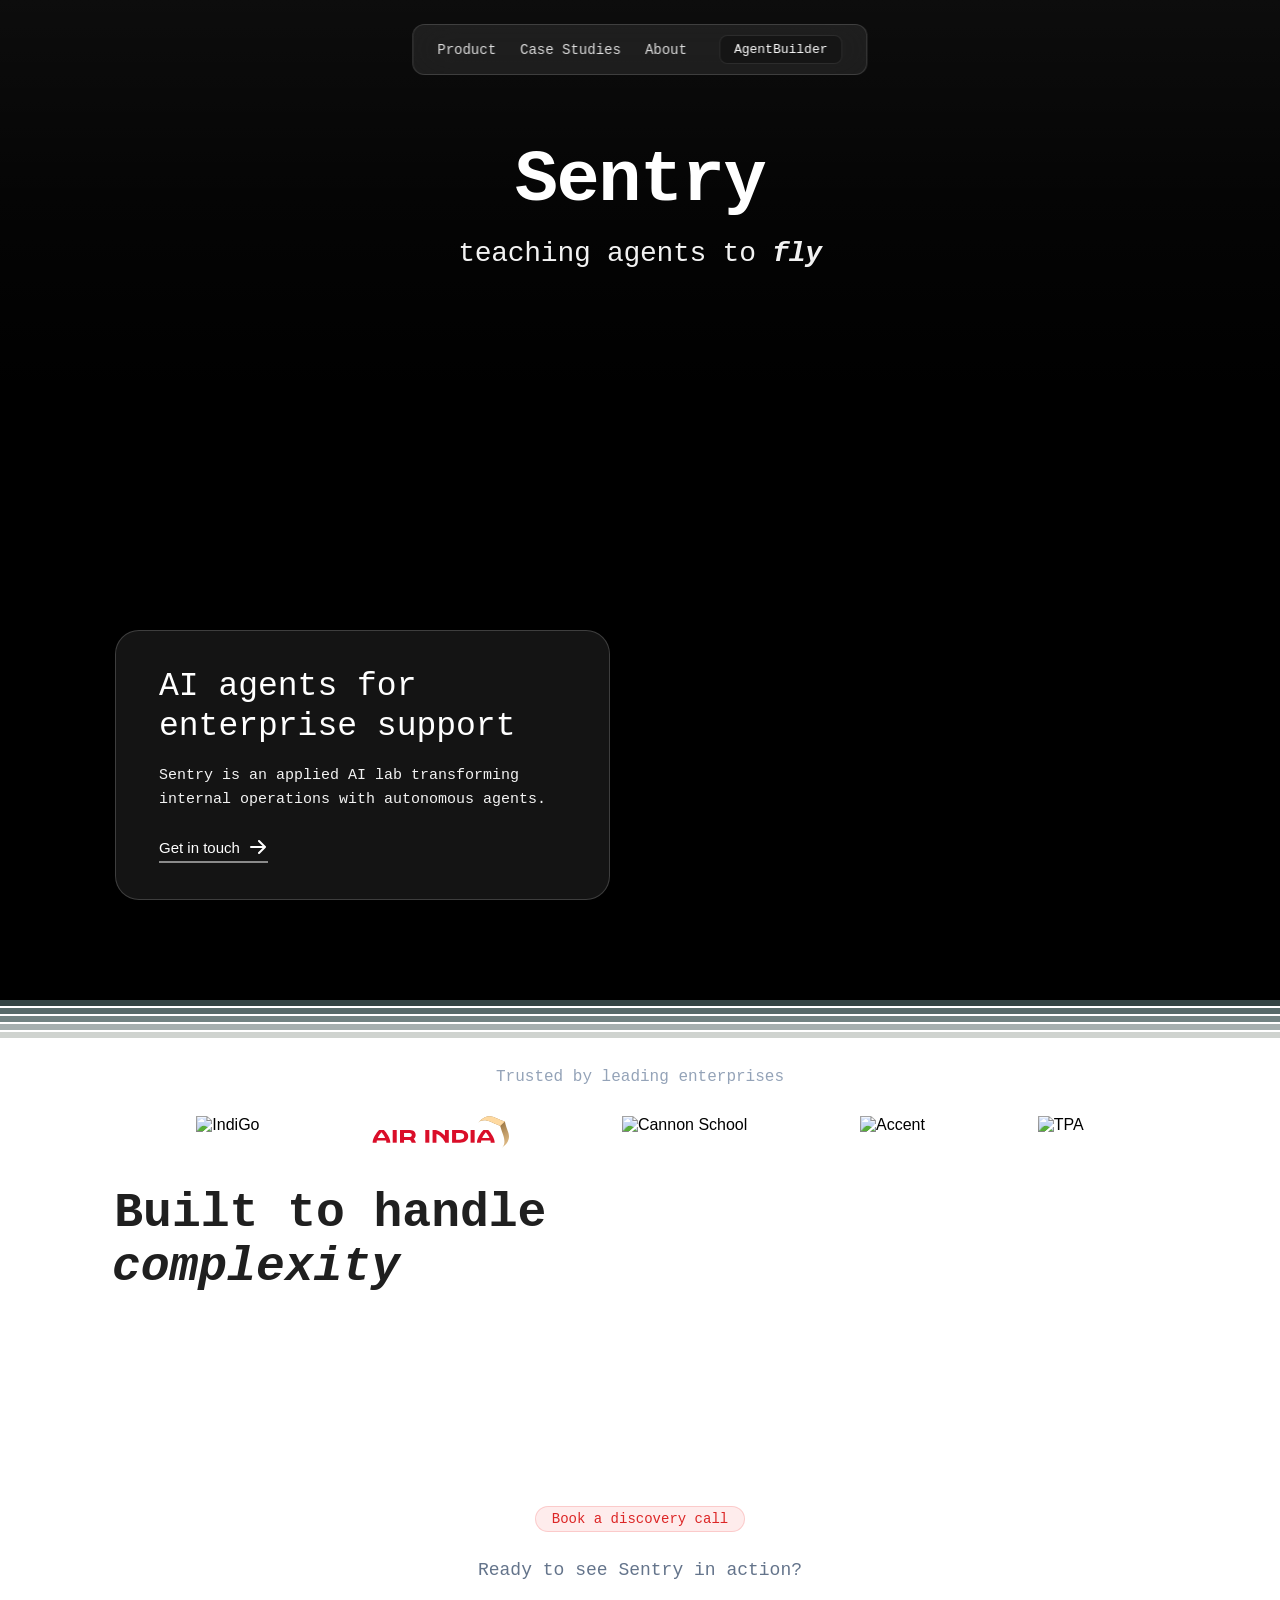
==== index.html @ f4dc2654 "responsive mobile changes" ====
<!DOCTYPE html>
<html lang="en">
<head>
    <meta charset="UTF-8">
    <meta name="viewport" content="width=device-width, initial-scale=1.0">
    <title>Sentry - Enterprise Agents That adapt</title>
    
    <!-- CSS Stylesheets -->
    <link rel="stylesheet" href="styles/global.css">
    <link rel="stylesheet" href="styles/navigation.css">
    <link rel="stylesheet" href="styles/hero.css">
    <link rel="stylesheet" href="styles/content.css">
    <link rel="stylesheet" href="styles/responsive.css">
</head>
<body>

    <!-- Glass Navigation Bar -->
    <nav class="glass-nav">
        <div class="nav-content">
            
            <div class="nav-links">
                <a href="#about" style="font-family: 'Berkeley Mono', monospace;">Product</a>
                <a href="#casestudies" style="font-family: 'Berkeley Mono', monospace;">Case Studies</a>
                <a href="#about" style="font-family: 'Berkeley Mono', monospace;">About</a>
            </div>
            
            <div class="nav-right">
                <a href="#cofounder" class="nav-button" style="font-family: 'Berkeley Mono', monospace;">
                    AgentBuilder
                </a>
    
                </div>
            </div>
        </div>
    </nav>

    <!-- Hero Container with full image -->
    <div class="hero-container">
        <!-- Hero Text -->
        <div class="hero-text">
            <h1>Sentry</h1>
            <p>teaching agents to <span class="italic-bold"> fly</span></p>
        </div>

        <div class="glass-card" id="glassCard">
            <h1 style="font-family: 'Berkeley Mono', monospace; font-size: 33px;">AI agents for enterprise support</h1>
            <p style="font-family: 'Berkeley Mono', monospace; font-size: 15px;">Sentry is an applied AI lab transforming internal operations with autonomous agents.</p>
            <a href="#book-demo" class="glass-card-link">
                Get in touch
                <svg viewBox="0 0 20 20" fill="currentColor">
                    <path fill-rule="evenodd" d="M10.293 3.293a1 1 0 011.414 0l6 6a1 1 0 010 1.414l-6 6a1 1 0 01-1.414-1.414L14.586 11H3a1 1 0 110-2h11.586l-4.293-4.293a1 1 0 010-1.414z" clip-rule="evenodd" />
                </svg>
            </a>
        </div>
    </div>

    <!-- Divider after hero image -->
    <div style="width: 100%; height: 6px; background-color: #344;"></div>
    <div style="width: 100%; height: 2px; background-color: #ffffff;"></div>
    <div style="width: 100%; height: 6px; background-color: #576A6A;"></div>
    <div style="width: 100%; height: 2px; background-color: #ffffff;"></div>
    <div style="width: 100%; height: 6px; background-color: #728383;"></div>
    <div style="width: 100%; height: 2px; background-color: #ffffff;"></div>
    <div style="width: 100%; height: 6px; background-color: #A5AFAF;"></div>
    <div style="width: 100%; height: 2px; background-color: #ffffff;"></div>
    <div style="width: 100%; height: 6px; background-color: #CFD3CF;"></div>

    <!-- Companies Logo Section -->
    <div class="brands-section" style="background: #ffffff; padding-top: 30px; margin: 0;">
        <h3 style="font-size: 16px; text-align: center; color: #94a3b8; padding-bottom: 30px; font-weight: 500; margin: 0; font-family: 'Berkeley Mono-italic', monospace;">
        Trusted by leading enterprises</h3>
        <div class="brands-container" style="width: 100%; max-width: 1000px; margin: 0 auto; user-select: none;">
            <div class="brands-wrapper" style="display: flex; align-items: center; justify-content: space-around; gap: 40px; flex-wrap: wrap; padding: 0 20px;">
                <img class="brand-logo" style="height: 32px; width: auto;" src="https://www.goindigo.in/content/dam/s6web/in/en/assets/logo/IndiGo_logo_2x.png" alt="IndiGo" />
                <img class="brand-logo" style="height: 32px; width: auto;" src="AI_Logo_Red_New.svg" alt="Air India" />
                <img class="brand-logo" style="height: 32px; width: auto;" src="logo-cannon-red.jpg" alt="Cannon School" />
                <img class="brand-logo" style="height: 32px; width: auto;" src="https://cdn.prod.website-files.com/684668352eccd47cd037c637/6846a01b39ead81d4f07111b_brand-logo.svg" alt="Accent" />
                <img class="brand-logo" style="height: 32px; width: auto;" src="https://cdn.prod.website-files.com/680003bc33dde14e0bd199e5/6804d68b35ad71863bcca6c8_tpa-logo.png" alt="TPA" />
            </div>
            <div class="brands-wrapper brands-duplicate" style="display: flex; align-items: center; justify-content: space-around; gap: 40px; flex-wrap: wrap; padding: 0 20px;">
                <img class="brand-logo" style="height: 32px; width: auto;" src="https://www.goindigo.in/content/dam/s6web/in/en/assets/logo/IndiGo_logo_2x.png" alt="IndiGo" />
                <img class="brand-logo" style="height: 32px; width: auto;" src="AI_Logo_Red_New.svg" alt="Air India" />
                <img class="brand-logo" style="height: 32px; width: auto;" src="logo-cannon-red.jpg" alt="Cannon School" />
                <img class="brand-logo" style="height: 32px; width: auto;" src="https://cdn.prod.website-files.com/684668352eccd47cd037c637/6846a01b39ead81d4f07111b_brand-logo.svg" alt="Accent" />
                <img class="brand-logo" style="height: 32px; width: auto;" src="https://cdn.prod.website-files.com/680003bc33dde14e0bd199e5/6804d68b35ad71863bcca6c8_tpa-logo.png" alt="TPA" />
            </div>
        </div>
    </div>
    <div style = " background: #ffffff; padding-top: 3%; padding-bottom: 10%; padding-right: 6%;"    >
        <h2 style="font-family: 'Berkeley Mono', monospace; font-size: 48px; font-weight: 800; color: #1f1f1f; margin-bottom: 0px; margin-left: 9.5%;"> Built to handle</h2>
        <h2 style="font-family: 'Berkeley Mono', monospace; font-size: 48px; font-weight: 800; color: #1f1f1f; margin-bottom: 24px; margin-left: 9.3%; font-style: italic;"> complexity</h2>
    </div>

    <!-- Book a Demo Section -->
    <section id="book-demo" style="width: 100%; background: #ffffff; padding: 60px 20px; display: flex; flex-direction: column; align-items: center;">
        <div style="text-align: center; background: rgba(239, 68, 68, 0.1); border: 1px solid rgba(239, 68, 68, 0.2); border-radius: 9999px; padding: 4px 16px; font-size: 14px; font-weight: 500; color: rgb(220, 38, 38); margin-bottom: 24px; font-family: 'Berkeley Mono', monospace;">
            Book a discovery call
        </div>
        <p style="font-family: 'Berkeley Mono', monospace; font-size: 18px; color: #64748b; text-align: center; max-width: 700px; margin-bottom: 0; line-height: 1.6;">
            Ready to see Sentry in action?
        </p>
        <div style="width: 100%; max-width: 1000px; margin-top: -90px;">
            <div 
                id="cal-booking-container"
                style="width: 100%; min-height: 800px;"
            ></div>
        </div>
    </section>

    <!-- Cal.com Embed Script -->
    <script>
        (function (C, A, L) { 
            let p = function (a, ar) { 
                a.q.push(ar); 
            }; 
            let d = C.document; 
            C.Cal = C.Cal || function () { 
                let cal = C.Cal; 
                let ar = arguments; 
                if (!cal.loaded) { 
                    cal.ns = {}; 
                    cal.q = cal.q || []; 
                    d.head.appendChild(d.createElement("script")).src = A; 
                    cal.loaded = true; 
                } 
                if (ar[0] === L) { 
                    const api = function () { 
                        p(api, arguments); 
                    }; 
                    const namespace = ar[1]; 
                    api.q = api.q || []; 
                    if (typeof namespace === "string") { 
                        cal.ns[namespace] = cal.ns[namespace] || api; 
                        p(cal.ns[namespace], ar); 
                        return; 
                    } 
                    p(cal, ar); 
                    return; 
                } 
                p(cal, ar); 
            }; 
        })(window, "https://app.cal.com/embed/embed.js", "init");

        Cal("init", "atlasagents", {origin:"https://cal.com"});

        // Detect mobile device
        const isMobile = window.innerWidth <= 768;

        Cal("inline", {
            elementOrSelector:"#cal-booking-container",
            calLink: "sentryorg/15min",
            layout: isMobile ? "column_view" : "month_view",
            config: {
                "theme": "light"
            }
        });

        Cal("ui", {
            "styles": {
                "branding": {
                    "brandColor": "#000000"
                }
            },
            "hideEventTypeDetails": false,
            "layout": isMobile ? "column_view" : "month_view"
        });
    </script>

    <!-- JavaScript -->
    <script src="scripts/scroll.js"></script>
</body>
</html>
---- styles/global.css ----
/* Berkeley Mono Font Faces */
@font-face {
    font-family: 'Berkeley Mono';
    src: url('../fonts/BerkeleyMono-Regular.otf') format('opentype');
    font-weight: 400;
    font-style: normal;
}

@font-face {
    font-family: 'Berkeley Mono';
    src: url('../fonts/BerkeleyMono-Bold.otf') format('opentype');
    font-weight: 700;
    font-style: normal;
}

@font-face {
    font-family: 'Berkeley Mono';
    src: url('../fonts/BerkeleyMono-Oblique.otf') format('opentype');
    font-weight: 400;
    font-style: italic;
}

@font-face {
    font-family: 'Berkeley Mono';
    src: url('../fonts/BerkeleyMono-Bold-Oblique.otf') format('opentype');
    font-weight: 700;
    font-style: italic;
}

* {
    margin: 0;
    padding: 0;
    box-sizing: border-box;
}

body {
    font-family: -apple-system, BlinkMacSystemFont, 'Segoe UI', 'Roboto', 'Oxygen', 'Ubuntu', 'Cantarell', sans-serif;
    overflow-x: hidden;
    background: #000;
}

/* Badge */
.badge {
    position: fixed;
    bottom: 36px;
    left: 36px;
    background: rgba(255, 255, 255, 0.95);
    padding: 10px 20px;
    border-radius: 24px;
    font-size: 13px;
    font-weight: 600;
    color: #1f1f1f;
    box-shadow: 0 4px 16px rgba(0, 0, 0, 0.2);
    z-index: 100;
}
---- styles/navigation.css ----
/* Glass Navigation Bar */
.glass-nav {
    position: fixed;
    top: 24px;
    left: 50%;
    transform: translateX(-50%);
    z-index: 1000;
    background: rgba(255, 255, 255, 0.08);
    backdrop-filter: blur(20px);
    -webkit-backdrop-filter: blur(20px);
    border: 1px solid rgba(255, 255, 255, 0.15);
    border-radius: 12px;
    padding: 10px 24px;
    max-width: 600px;
    width: auto;
}

.nav-content {
    display: flex;
    align-items: center;
    justify-content: center;
    gap: 32px;
}

.nav-logo {
    display: flex;
    align-items: center;
    gap: 8px;
    color: #ffffff;
    font-size: 15px;
    font-weight: 600;
    text-decoration: none;
    font-family: 'Berkeley Mono', monospace;
}

.nav-logo-icon {
    font-size: 16px;
}

.nav-links {
    display: flex;
    align-items: center;
    gap: 24px;
}

.nav-links a {
    color: rgba(255, 255, 255, 0.85);
    text-decoration: none;
    font-size: 14px;
    font-weight: 500;
    transition: color 0.2s ease;
    font-family: -apple-system, BlinkMacSystemFont, 'Segoe UI', sans-serif;
    white-space: nowrap;
}

.nav-links a:hover {
    color: #ffffff;
}

.nav-right {
    display: flex;
    align-items: center;
    gap: 16px;
}

.nav-button {
    display: flex;
    align-items: center;
    gap: 6px;
    background: rgba(20, 20, 20, 0.85);
    color: #ffffff;
    border: 1px solid rgba(255, 255, 255, 0.1);
    padding: 6px 14px;
    border-radius: 8px;
    font-size: 13px;
    font-weight: 500;
    text-decoration: none;
    transition: all 0.2s ease;
    font-family: -apple-system, BlinkMacSystemFont, 'Segoe UI', sans-serif;
    white-space: nowrap;
}

.nav-button:hover {
    background: rgba(40, 40, 40, 0.9);
    border-color: rgba(255, 255, 255, 0.15);
}

.nav-badge {
    background: rgba(255, 255, 255, 0.2);
    color: #ffffff;
    padding: 1px 6px;
    border-radius: 8px;
    font-size: 11px;
    font-weight: 600;
}

.nav-time-icon {
    width: 14px;
    height: 14px;
}

/* Scrolled state - inverted colors for visibility on white background */
.glass-nav.scrolled {
    background: rgba(20, 20, 20, 0.9);
    border: 1px solid rgba(255, 255, 255, 0.1);
    transition: background 0.3s ease, border 0.3s ease;
}
---- styles/hero.css ----
/* Hero Text */
.hero-text {
    position: absolute;
    top: 140px;
    left: 50%;
    transform: translateX(-50%);
    text-align: center;
    z-index: 20;
    font-family: 'Berkeley Mono', monospace;
}

.hero-text h1 {
    font-size: 72px;
    font-weight: 700;
    color: #ffffff;
    margin-bottom: 16px;
    letter-spacing: -0.02em;
}

.hero-text p {
    font-size: 28px;
    font-weight: 400;
    color: rgba(255, 255, 255, 0.95);
    letter-spacing: -0.01em;
}

.hero-text .italic-bold {
    font-weight: 700;
    font-style: italic;
}

/* Hero Container - Full image height */
.hero-container {
    height: calc(200vh - 800px);
    position: relative;
    background-color: #000;
    background-image: url('../herolanding.png');
    background-size: cover;
    background-position: center center;
    background-repeat: no-repeat;
    background-attachment: scroll;
    overflow: hidden;
}

/* Gradient overlay */
.hero-container::before {
    content: '';
    position: absolute;
    top: 0;
    left: 0;
    width: 100%;
    height: 100%;
    background: linear-gradient(
        180deg,
        rgba(255, 255, 255, 0.05) 0%,
        rgba(255, 255, 255, 0.02) 20%,
        rgba(0, 0, 0, 0) 40%,
        rgba(0, 0, 0, 0) 100%
    );
    pointer-events: none;
    z-index: 1;
}

/* Glassmorphism Card */
.glass-card {
    position: fixed;
    top: 85vh;
    left: 8%;
    z-index: 10;
    max-width: 495px;
    width: 46%;
    min-width: 420px;
    padding: 36px 43px;
    background: rgba(255, 255, 255, 0.08);
    backdrop-filter: blur(20px);
    -webkit-backdrop-filter: blur(20px);
    border-radius: 24px;
    border: 1px solid rgba(255, 255, 255, 0.18);
    box-shadow: 0 8px 32px rgba(0, 0, 0, 0.3);
    will-change: transform;
}

.glass-card h1 {
    font-size: 41px;
    font-weight: 400;
    line-height: 1.2;
    color: #ffffff;
    margin-bottom: 18px;
    font-family: 'Georgia', serif;
}

.glass-card p {
    font-size: 15px;
    line-height: 1.6;
    color: rgba(255, 255, 255, 0.95);
    margin-bottom: 25px;
    font-weight: 400;
}

.glass-card-link {
    display: inline-flex;
    align-items: center;
    gap: 8px;
    color: #ffffff;
    font-size: 15px;
    font-weight: 500;
    text-decoration: none;
    padding-bottom: 4px;
    border-bottom: 2px solid rgba(255, 255, 255, 0.5);
    transition: all 0.3s ease;
}

.glass-card-link:hover {
    border-bottom-color: #ffffff;
    gap: 12px;
}

.glass-card-link svg {
    width: 20px;
    height: 20px;
    transition: transform 0.3s ease;
}

.glass-card-link:hover svg {
    transform: translateX(4px);
}
---- styles/content.css ----
/* Content section */
.content-section {
    background: #ffffff;
    padding: 80px 56px 120px;
    position: relative;
    z-index: 10;
    min-height: 100vh;
}

.content-wrapper {
    max-width: 1200px;
    margin: 0 auto;
    text-align: center;
}

.content-section h2 {
    font-size: 48px;
    font-weight: 800;
    color: #1f1f1f;
    margin-bottom: 24px;
}

.content-section p {
    font-size: 20px;
    line-height: 1.7;
    color: #4b5563;
    max-width: 800px;
    margin: 0 auto 48px;
}

.features-grid {
    display: grid;
    grid-template-columns: repeat(auto-fit, minmax(300px, 1fr));
    gap: 40px;
    margin-top: 80px;
}

.feature-card {
    background: #f9fafb;
    padding: 40px;
    border-radius: 16px;
    transition: all 0.3s ease;
    border: 2px solid transparent;
}

.feature-card:hover {
    border-color: #3b82f6;
    transform: translateY(-8px);
    box-shadow: 0 12px 32px rgba(59, 130, 246, 0.2);
}

.feature-icon {
    width: 64px;
    height: 64px;
    background: linear-gradient(135deg, #3b82f6 0%, #2563eb 100%);
    border-radius: 12px;
    display: flex;
    align-items: center;
    justify-content: center;
    margin: 0 auto 24px;
    font-size: 32px;
}

.feature-card h3 {
    font-size: 24px;
    font-weight: 700;
    color: #1f1f1f;
    margin-bottom: 16px;
}

.feature-card p {
    font-size: 16px;
    color: #6b7280;
    margin: 0;
}
---- styles/responsive.css ----
/* Hide duplicate brands on desktop */
.brands-duplicate {
    display: none !important;
}

/* Responsive Design */
@media (max-width: 1400px) {
    .hero-container {
        background-size: cover;
        background-position: center center;
    }
}

@media (max-width: 1200px) {
    .hero-container {
        background-size: cover;
        background-position: center center;
    }

    .glass-card {
        width: 50%;
        min-width: 380px;
    }
}

@media (max-width: 900px) {
    .hero-container {
        background-size: cover;
        background-position: center center;
    }

    .glass-card {
        width: 60%;
        min-width: 350px;
        left: 5%;
    }

    .nav-content {
        gap: 20px;
    }

    .nav-links {
        gap: 16px;
    }

    .nav-time {
        display: none;
    }
}

@media (max-width: 768px) {
    .hero-container {
        background-image: url('../hero-mobile.png');
        background-size: cover;
        background-position: 70% center;
    }

    .hero-text {
        top: 120px;
    }

    .hero-text h1 {
        font-size: 48px;
    }

    .hero-text p {
        font-size: 20px;
    }

    .glass-card {
        padding: 28px 32px;
        width: 85%;
        min-width: unset;
        left: 50%;
        top: 45vh;
        transform: translateX(-50%);
        max-width: 450px;
    }

    .glass-card h1 {
        font-size: 35px;
    }

    .glass-card p {
        font-size: 14px;
    }

    .glass-card-link {
        font-size: 14px;
    }

    .content-section {
        padding: 80px 28px;
    }

    .content-section h2 {
        font-size: 36px;
    }

    .content-section p {
        font-size: 18px;
    }

    .badge {
        bottom: 24px;
        left: 24px;
    }

    .features-grid {
        grid-template-columns: 1fr;
        gap: 24px;
    }

    .glass-nav {
        padding: 8px 16px;
        top: 16px;
    }

    .nav-content {
        gap: 16px;
    }

    .nav-logo {
        font-size: 14px;
    }

    .nav-links {
        gap: 12px;
    }

    .nav-links a {
        font-size: 13px;
    }

    .nav-links a:last-child {
        display: none;
    }

    .nav-button {
        padding: 5px 10px;
        font-size: 12px;
    }

    /* Mobile Carousel for Brands */
    .brands-section {
        padding-bottom: 30px !important;
    }

    .brands-container {
        overflow: hidden !important;
        max-width: 100% !important;
        padding: 0 !important;
        display: flex !important;
        width: 100% !important;
        gap: 60px !important;
    }

    .brands-wrapper {
        flex-wrap: nowrap !important;
        gap: 60px !important;
        padding: 0 !important;
        justify-content: flex-start !important;
        animation: scroll-brands 20s linear infinite;
        will-change: transform;
        min-width: 100%;
    }

    .brands-duplicate {
        display: flex !important;
        flex-wrap: nowrap !important;
        gap: 60px !important;
        padding: 0 !important;
        justify-content: flex-start !important;
        min-width: 100%;
    }

    .brand-logo {
        height: 24px !important;
        flex-shrink: 0;
        width: auto !important;
    }

    @keyframes scroll-brands {
        0% {
            transform: translateX(0);
        }
        100% {
            transform: translateX(-100%);
        }
    }
}

@media (max-width: 480px) {
    .hero-container {
        background-image: url('../hero-mobile.png');
        background-size: cover;
        background-position: 75% center;
    }

    .hero-text {
        top: 100px;
        padding: 0 20px;
    }

    .hero-text h1 {
        font-size: 45px;
    }

    .hero-text p {
        font-size: 18px;
    }

    .glass-card {
        padding: 25px 22px;
        width: 90%;
    }

    .glass-card h1 {
        font-size: 31px;
    }

    .glass-card p {
        font-size: 13px;
    }

    .glass-card-link {
        font-size: 13px;
    }

    .content-section h2 {
        font-size: 32px;
    }

    .glass-nav {
        padding: 8px 12px;
        top: 12px;
    }

    .nav-content {
        gap: 12px;
    }

    .nav-logo span {
        display: none;
    }

    .nav-logo-icon {
        font-size: 18px;
    }

    .nav-links {
        gap: 10px;
    }

    .nav-links a {
        font-size: 12px;
    }

    .nav-button {
        font-size: 11px;
        padding: 4px 8px;
    }

    .nav-badge {
        padding: 1px 5px;
        font-size: 10px;
    }

    #book-demo h2 {
        font-size: 32px !important;
    }

    #book-demo p {
        font-size: 16px !important;
    }
}

/* Book Demo Section Responsive Styles */
@media (max-width: 768px) {
    #book-demo {
        padding-top: 20px 16px !important;
    }

    #book-demo h2 {
        font-size: 36px !important;
        line-height: 1.2;
    }

    #book-demo p {
        font-size: 16px !important;
        margin-bottom: 32px !important;
    }

    #cal-booking-container {
        min-height: 700px !important;
    }
}

@media (max-width: 480px) {
    #book-demo {
        padding-top: 20px !important;
        padding-bottom: 32px !important;
    }

    #book-demo h2 {
        font-size: 28px !important;
    }

    #book-demo p {
        font-size: 14px !important;
        padding: 0 8px;
    }

    #cal-booking-container {
        min-height: 650px !important;
    }

    /* Mobile Carousel for Brands - Smaller screens */
    .brands-section {
        padding-bottom: 30px !important;
    }

    .brands-container {
        overflow: hidden !important;
        max-width: 100% !important;
        padding: 0 !important;
        display: flex !important;
        width: 100% !important;
        gap: 50px !important;
    }

    .brands-wrapper {
        flex-wrap: nowrap !important;
        gap: 50px !important;
        padding: 0 !important;
        justify-content: flex-start !important;
        animation: scroll-brands 20s linear infinite;
        will-change: transform;
        min-width: 100%;
    }

    .brands-duplicate {
        display: flex !important;
        flex-wrap: nowrap !important;
        gap: 50px !important;
        padding: 0 !important;
        justify-content: flex-start !important;
        min-width: 100%;
    }

    .brand-logo {
        height: 24px !important;
        flex-shrink: 0;
        width: auto !important;
    }
}
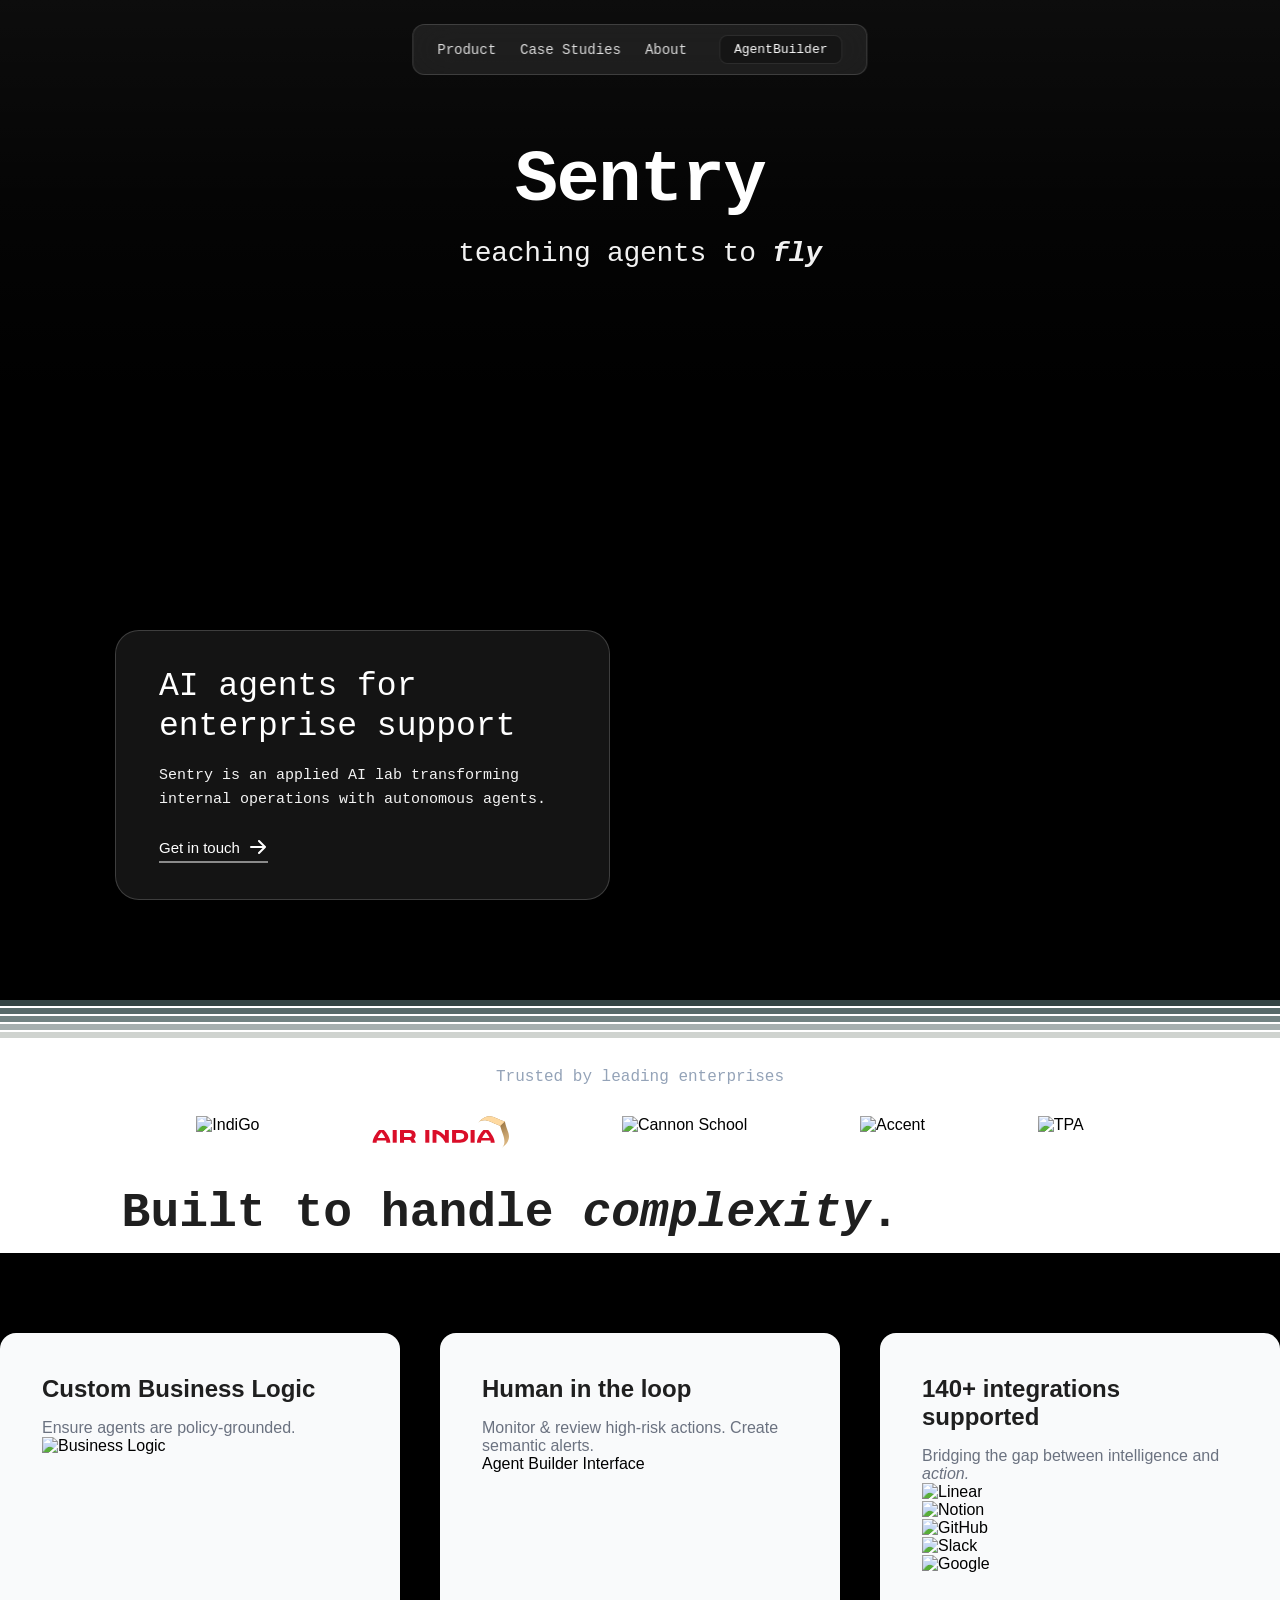
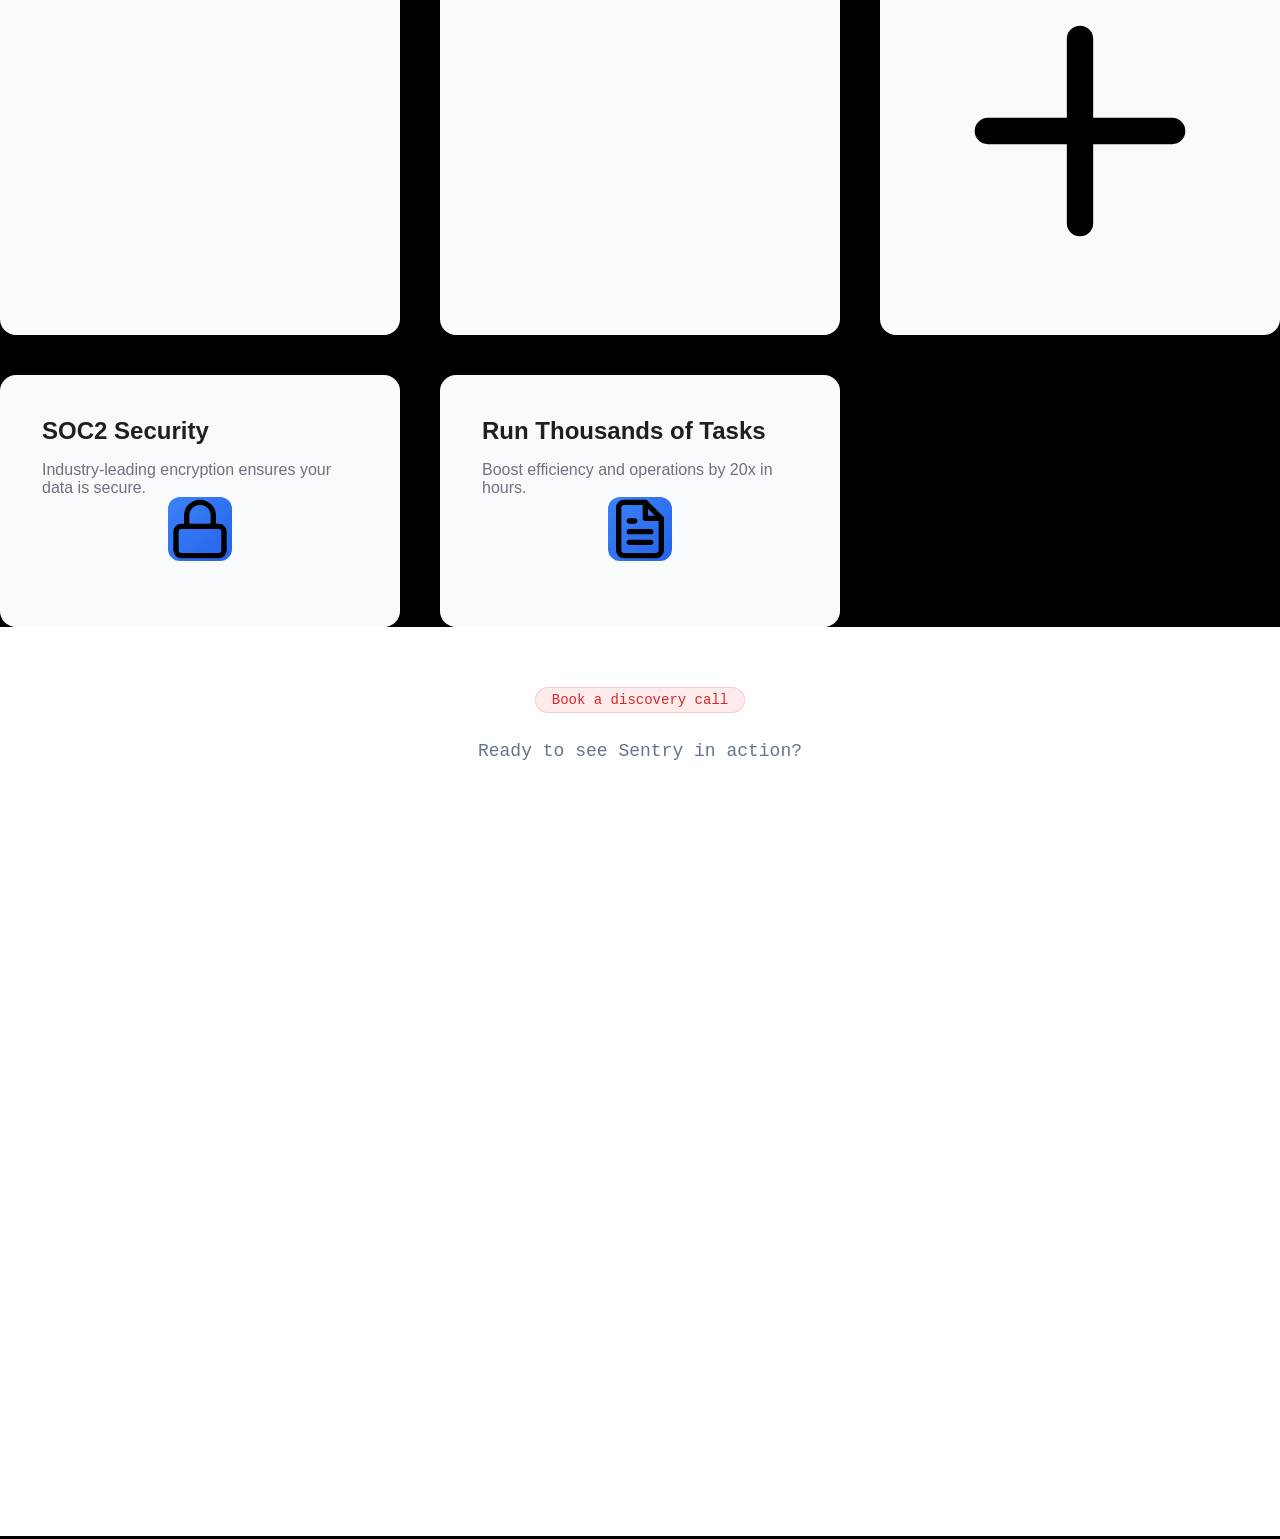
==== commit 26389b57: "updates feature card" ====
--- a/index.html
+++ b/index.html
@@ -86,10 +86,121 @@
             </div>
         </div>
     </div>
-    <div style = " background: #ffffff; padding-top: 3%; padding-bottom: 10%; padding-right: 6%;"    >
-        <h2 style="font-family: 'Berkeley Mono', monospace; font-size: 48px; font-weight: 800; color: #1f1f1f; margin-bottom: 0px; margin-left: 9.5%;"> Built to handle</h2>
-        <h2 style="font-family: 'Berkeley Mono', monospace; font-size: 48px; font-weight: 800; color: #1f1f1f; margin-bottom: 24px; margin-left: 9.3%; font-style: italic;"> complexity</h2>
+    <div style = " background: #ffffff; padding-top: 3%; padding-bottom:1%;"    >
+        <h2 style="font-family: 'Berkeley Mono', monospace; font-size: 48px; font-weight: 800; color: #1f1f1f; margin-bottom: 0px; margin-left: 9.5%;"> Built to handle <span style="font-style: italic;">complexity</span>.</h2>
+    
     </div>
+
+    <!-- Features Section -->
+    <section class="features-section">
+        <div class="features-container">
+            <div class="features-grid">
+                <!-- Connect all your apps card -->
+                <div class="feature-card card-large">
+                    <div class="feature-content">
+                        <h3>Custom Business Logic</h3>
+                        <p>Ensure agents are policy-grounded.</p>
+                    </div>
+                    <div class="feature-image-container">
+                        <div class="gradient-overlay"></div>
+                        <img src="Businesslogic.png" alt="Business Logic" style="width: 100%; height: 100%; object-fit: cover;">
+                    </div>
+                </div>
+
+                <!-- Build your agents card -->
+                <div class="feature-card card-medium">
+                    <div class="feature-content">
+                        <h3>Human in the loop</h3>
+                        <p>Monitor & review high-risk actions. Create semantic alerts.</p>
+                    </div>
+                    <div class="feature-image-container">
+                        <div class="gradient-overlay"></div>
+                        <div class="placeholder-image">
+                            <span>Agent Builder Interface</span>
+                        </div>
+                    </div>
+                </div>
+
+                <!-- Start knocking out tasks card -->
+                <!-- <div class="feature-card card-small">
+                    <!-- <div class="keyboard-container">
+                        <div class="keyboard-button">
+                            <span>⌘</span>
+                        </div>
+                        <div class="keyboard-button">
+                            <span>B</span>
+                        </div>
+                    </div> -->
+                <!-- </div> --> 
+
+                <!-- 140+ integrations card -->
+                <div class="feature-card card-integrations">
+                    <div class="feature-content">
+                        <h3>140+ integrations supported</h3>
+                        <p>Bridging the gap between intelligence and <span style="font-style: italic;">action.</span></p>
+                    </div>
+                    <div class="integrations-container">
+                        <div class="integration-logo">
+                            <img src="https://oxymor-ns.tailus.io/logos/linear.svg" alt="Linear" class="logo-invert">
+                        </div>
+                        <div class="integration-logo">
+                            <img src="https://upload.wikimedia.org/wikipedia/commons/4/45/Notion_app_logo.png" alt="Notion">
+                        </div>
+                        <div class="integration-logo">
+                            <img src="https://cdn.jsdelivr.net/gh/devicons/devicon/icons/github/github-original.svg" alt="GitHub" class="logo-dark-invert">
+                        </div>
+                        <div class="integration-logo">
+                            <img src="https://cdn.jsdelivr.net/gh/devicons/devicon/icons/slack/slack-original.svg" alt="Slack">
+                        </div>
+                        <div class="integration-logo">
+                            <img src="https://cdn.jsdelivr.net/gh/devicons/devicon/icons/google/google-original.svg" alt="Google">
+                        </div>
+                        <div class="integration-logo">
+                            <svg viewBox="0 0 24 24" fill="none" stroke="currentColor" stroke-width="2" stroke-linecap="round" stroke-linejoin="round" class="icon-plus">
+                                <line x1="12" y1="5" x2="12" y2="19"></line>
+                                <line x1="5" y1="12" x2="19" y2="12"></line>
+                            </svg>
+                        </div>
+                    </div>
+                </div>
+
+                <!-- SOC2 Security card -->
+                <div class="feature-card card-small">
+                    <div class="feature-content">
+                        <h3>SOC2 Security</h3>
+                        <p>Industry-leading encryption ensures your data is secure.</p>
+                    </div>
+                    <div class="feature-icon-container">
+                        <svg viewBox="0 0 24 24" fill="none" stroke="currentColor" stroke-width="2" stroke-linecap="round" stroke-linejoin="round" class="feature-icon">
+                            <rect x="3" y="11" width="18" height="11" rx="2" ry="2"></rect>
+                            <path d="M7 11V7a5 5 0 0 1 10 0v4"></path>
+                        </svg>
+                    </div>
+                </div>
+
+                <!-- Run Thousands of Tasks card -->
+                <div class="feature-card card-small">
+                    <div class="feature-content">
+                        <h3>Run Thousands of Tasks</h3>
+                        <p>Boost efficiency and operations by 20x in hours.</p>
+                    </div>
+                    <div class="feature-icon-container">
+                        <svg viewBox="0 0 24 24" fill="none" stroke="currentColor" stroke-width="2" stroke-linecap="round" stroke-linejoin="round" class="feature-icon">
+                            <path d="M14 2H6a2 2 0 0 0-2 2v16a2 2 0 0 0 2 2h12a2 2 0 0 0 2-2V8z"></path>
+                            <polyline points="14 2 14 8 20 8"></polyline>
+                            <line x1="16" y1="13" x2="8" y2="13"></line>
+                            <line x1="16" y1="17" x2="8" y2="17"></line>
+                            <polyline points="10 9 9 9 8 9"></polyline>
+                        </svg>
+                    </div>
+                </div>
+
+                <!-- Scale Without Headcount card -->
+                <!-- <div class="feature-card card-small">
+                </div>
+            </div> -->
+        </div>
+    </section>
 
     <!-- Book a Demo Section -->
     <section id="book-demo" style="width: 100%; background: #ffffff; padding: 60px 20px; display: flex; flex-direction: column; align-items: center;">
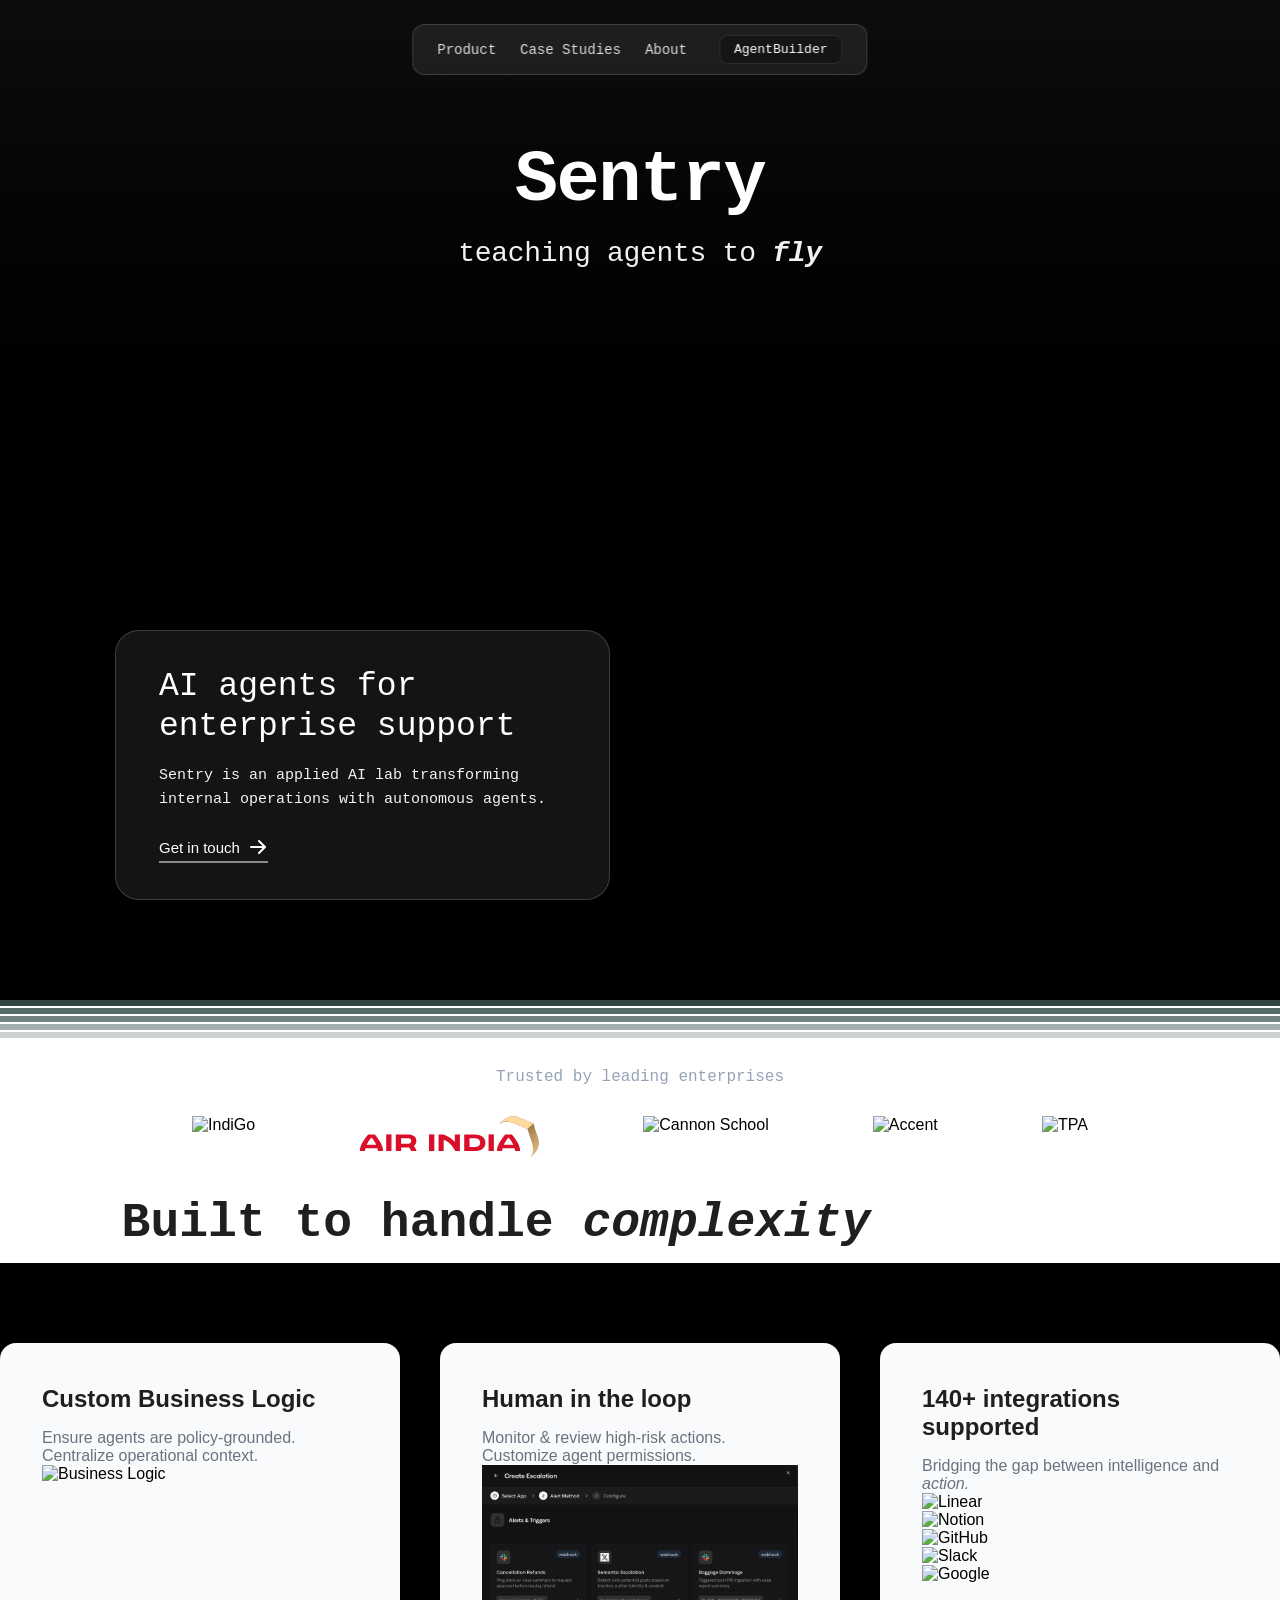
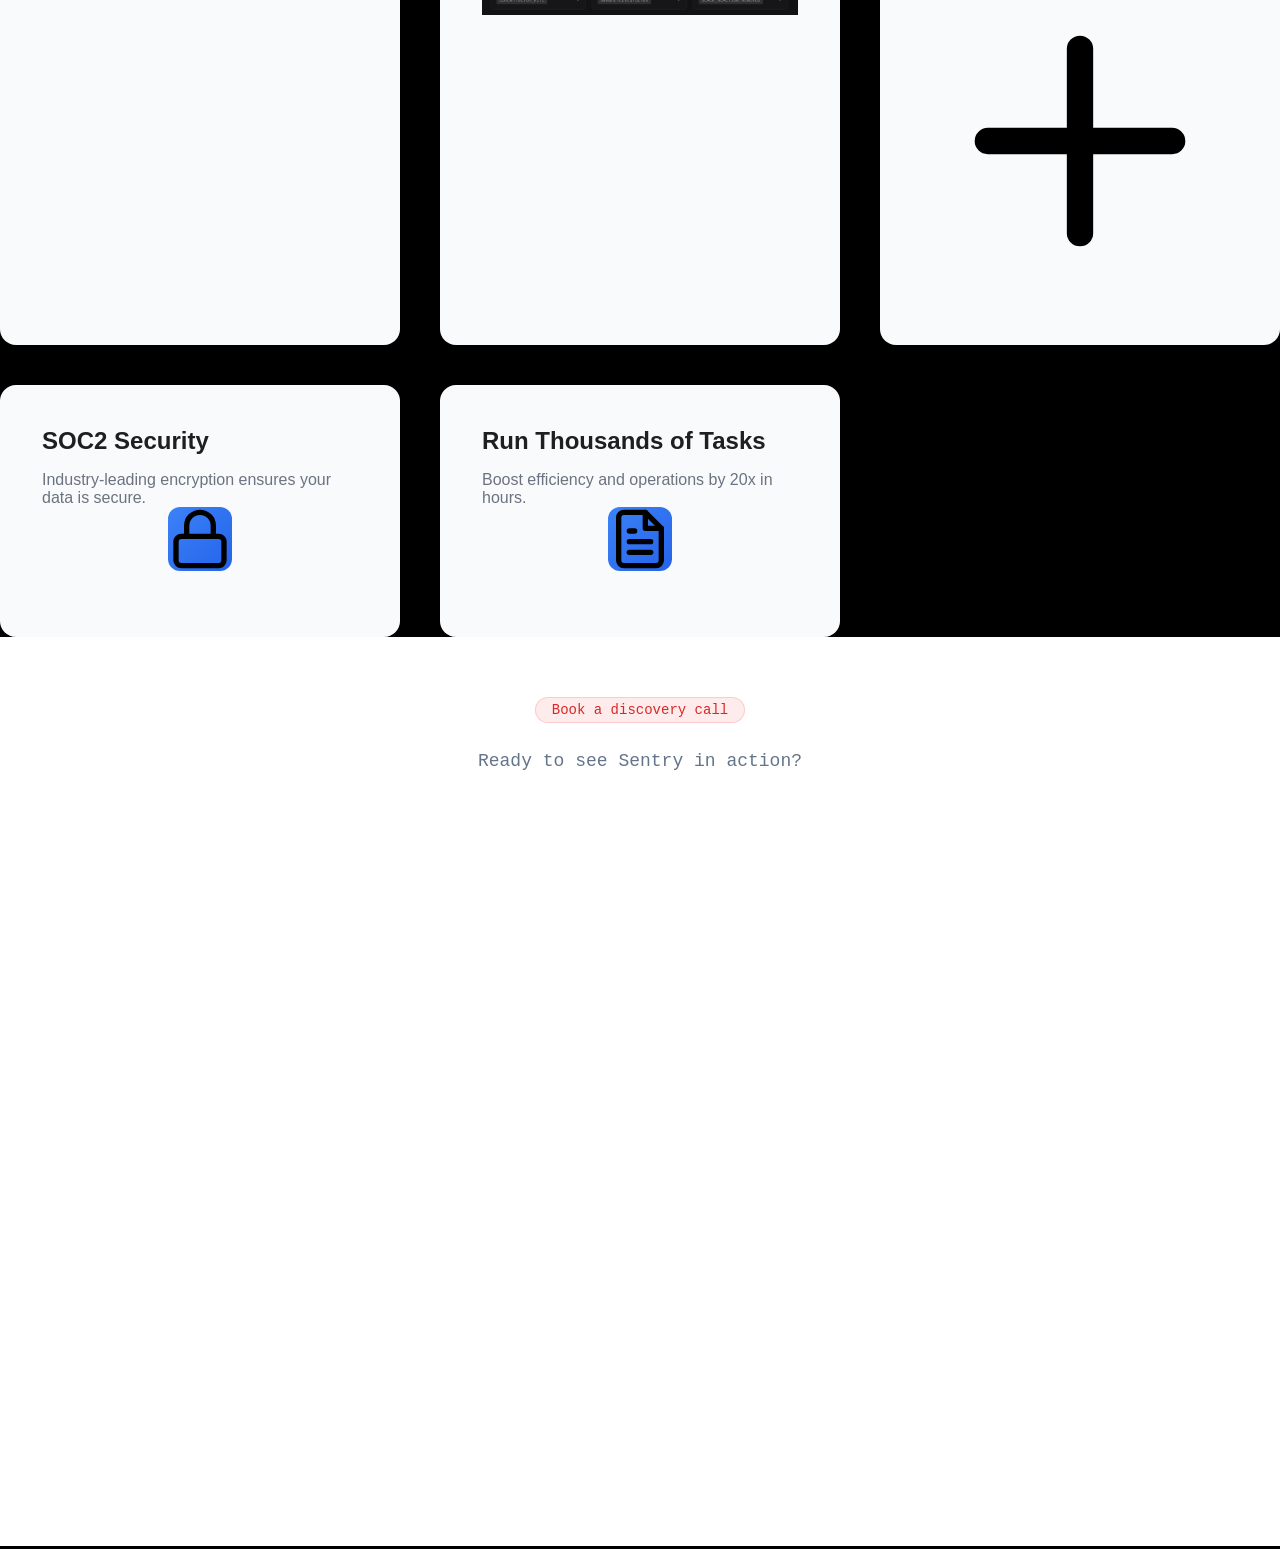
==== commit f3190ab1: "feature images" ====
--- a/index.html
+++ b/index.html
@@ -71,23 +71,23 @@
         Trusted by leading enterprises</h3>
         <div class="brands-container" style="width: 100%; max-width: 1000px; margin: 0 auto; user-select: none;">
             <div class="brands-wrapper" style="display: flex; align-items: center; justify-content: space-around; gap: 40px; flex-wrap: wrap; padding: 0 20px;">
-                <img class="brand-logo" style="height: 32px; width: auto;" src="https://www.goindigo.in/content/dam/s6web/in/en/assets/logo/IndiGo_logo_2x.png" alt="IndiGo" />
-                <img class="brand-logo" style="height: 32px; width: auto;" src="AI_Logo_Red_New.svg" alt="Air India" />
-                <img class="brand-logo" style="height: 32px; width: auto;" src="logo-cannon-red.jpg" alt="Cannon School" />
-                <img class="brand-logo" style="height: 32px; width: auto;" src="https://cdn.prod.website-files.com/684668352eccd47cd037c637/6846a01b39ead81d4f07111b_brand-logo.svg" alt="Accent" />
-                <img class="brand-logo" style="height: 32px; width: auto;" src="https://cdn.prod.website-files.com/680003bc33dde14e0bd199e5/6804d68b35ad71863bcca6c8_tpa-logo.png" alt="TPA" />
+                <img class="brand-logo" style="height: 42px; width: auto;" src="https://www.goindigo.in/content/dam/s6web/in/en/assets/logo/IndiGo_logo_2x.png" alt="IndiGo" />
+                <img class="brand-logo" style="height: 42px; width: auto;" src="AI_Logo_Red_New.svg" alt="Air India" />
+                <img class="brand-logo" style="height: 42px; width: auto;" src="logo-cannon-red.jpg" alt="Cannon School" />
+                <img class="brand-logo" style="height: 42px; width: auto;" src="https://cdn.prod.website-files.com/684668352eccd47cd037c637/6846a01b39ead81d4f07111b_brand-logo.svg" alt="Accent" />
+                <img class="brand-logo" style="height: 42px; width: auto;" src="https://cdn.prod.website-files.com/680003bc33dde14e0bd199e5/6804d68b35ad71863bcca6c8_tpa-logo.png" alt="TPA" />
             </div>
             <div class="brands-wrapper brands-duplicate" style="display: flex; align-items: center; justify-content: space-around; gap: 40px; flex-wrap: wrap; padding: 0 20px;">
-                <img class="brand-logo" style="height: 32px; width: auto;" src="https://www.goindigo.in/content/dam/s6web/in/en/assets/logo/IndiGo_logo_2x.png" alt="IndiGo" />
-                <img class="brand-logo" style="height: 32px; width: auto;" src="AI_Logo_Red_New.svg" alt="Air India" />
-                <img class="brand-logo" style="height: 32px; width: auto;" src="logo-cannon-red.jpg" alt="Cannon School" />
-                <img class="brand-logo" style="height: 32px; width: auto;" src="https://cdn.prod.website-files.com/684668352eccd47cd037c637/6846a01b39ead81d4f07111b_brand-logo.svg" alt="Accent" />
-                <img class="brand-logo" style="height: 32px; width: auto;" src="https://cdn.prod.website-files.com/680003bc33dde14e0bd199e5/6804d68b35ad71863bcca6c8_tpa-logo.png" alt="TPA" />
+                <img class="brand-logo" style="height: 42px; width: auto;" src="https://www.goindigo.in/content/dam/s6web/in/en/assets/logo/IndiGo_logo_2x.png" alt="IndiGo" />
+                <img class="brand-logo" style="height: 42px; width: auto;" src="AI_Logo_Red_New.svg" alt="Air India" />
+                <img class="brand-logo" style="height: 42px; width: auto;" src="logo-cannon-red.jpg" alt="Cannon School" />
+                <img class="brand-logo" style="height: 42px; width: auto;" src="https://cdn.prod.website-files.com/684668352eccd47cd037c637/6846a01b39ead81d4f07111b_brand-logo.svg" alt="Accent" />
+                <img class="brand-logo" style="height: 42px; width: auto;" src="https://cdn.prod.website-files.com/680003bc33dde14e0bd199e5/6804d68b35ad71863bcca6c8_tpa-logo.png" alt="TPA" />
             </div>
         </div>
     </div>
     <div style = " background: #ffffff; padding-top: 3%; padding-bottom:1%;"    >
-        <h2 style="font-family: 'Berkeley Mono', monospace; font-size: 48px; font-weight: 800; color: #1f1f1f; margin-bottom: 0px; margin-left: 9.5%;"> Built to handle <span style="font-style: italic;">complexity</span>.</h2>
+        <h2 style="font-family: 'Berkeley Mono', monospace; font-size: 48px; font-weight: 800; color: #1f1f1f; margin-bottom: 0px; margin-left: 9.5%;"> Built to handle <span style="font-style: italic;">complexity</span></h2>
     
     </div>
 
@@ -99,10 +99,9 @@
                 <div class="feature-card card-large">
                     <div class="feature-content">
                         <h3>Custom Business Logic</h3>
-                        <p>Ensure agents are policy-grounded.</p>
+                        <p>Ensure agents are policy-grounded. Centralize operational context.</p>
                     </div>
                     <div class="feature-image-container">
-                        <div class="gradient-overlay"></div>
                         <img src="Businesslogic.png" alt="Business Logic" style="width: 100%; height: 100%; object-fit: cover;">
                     </div>
                 </div>
@@ -111,13 +110,10 @@
                 <div class="feature-card card-medium">
                     <div class="feature-content">
                         <h3>Human in the loop</h3>
-                        <p>Monitor & review high-risk actions. Create semantic alerts.</p>
+                        <p>Monitor & review high-risk actions. Customize agent permissions.</p>
                     </div>
                     <div class="feature-image-container">
-                        <div class="gradient-overlay"></div>
-                        <div class="placeholder-image">
-                            <span>Agent Builder Interface</span>
-                        </div>
+                        <img src="HITL.png" alt="Human in the Loop" style="width: 100%; height: 100%; object-fit: cover;">
                     </div>
                 </div>
 
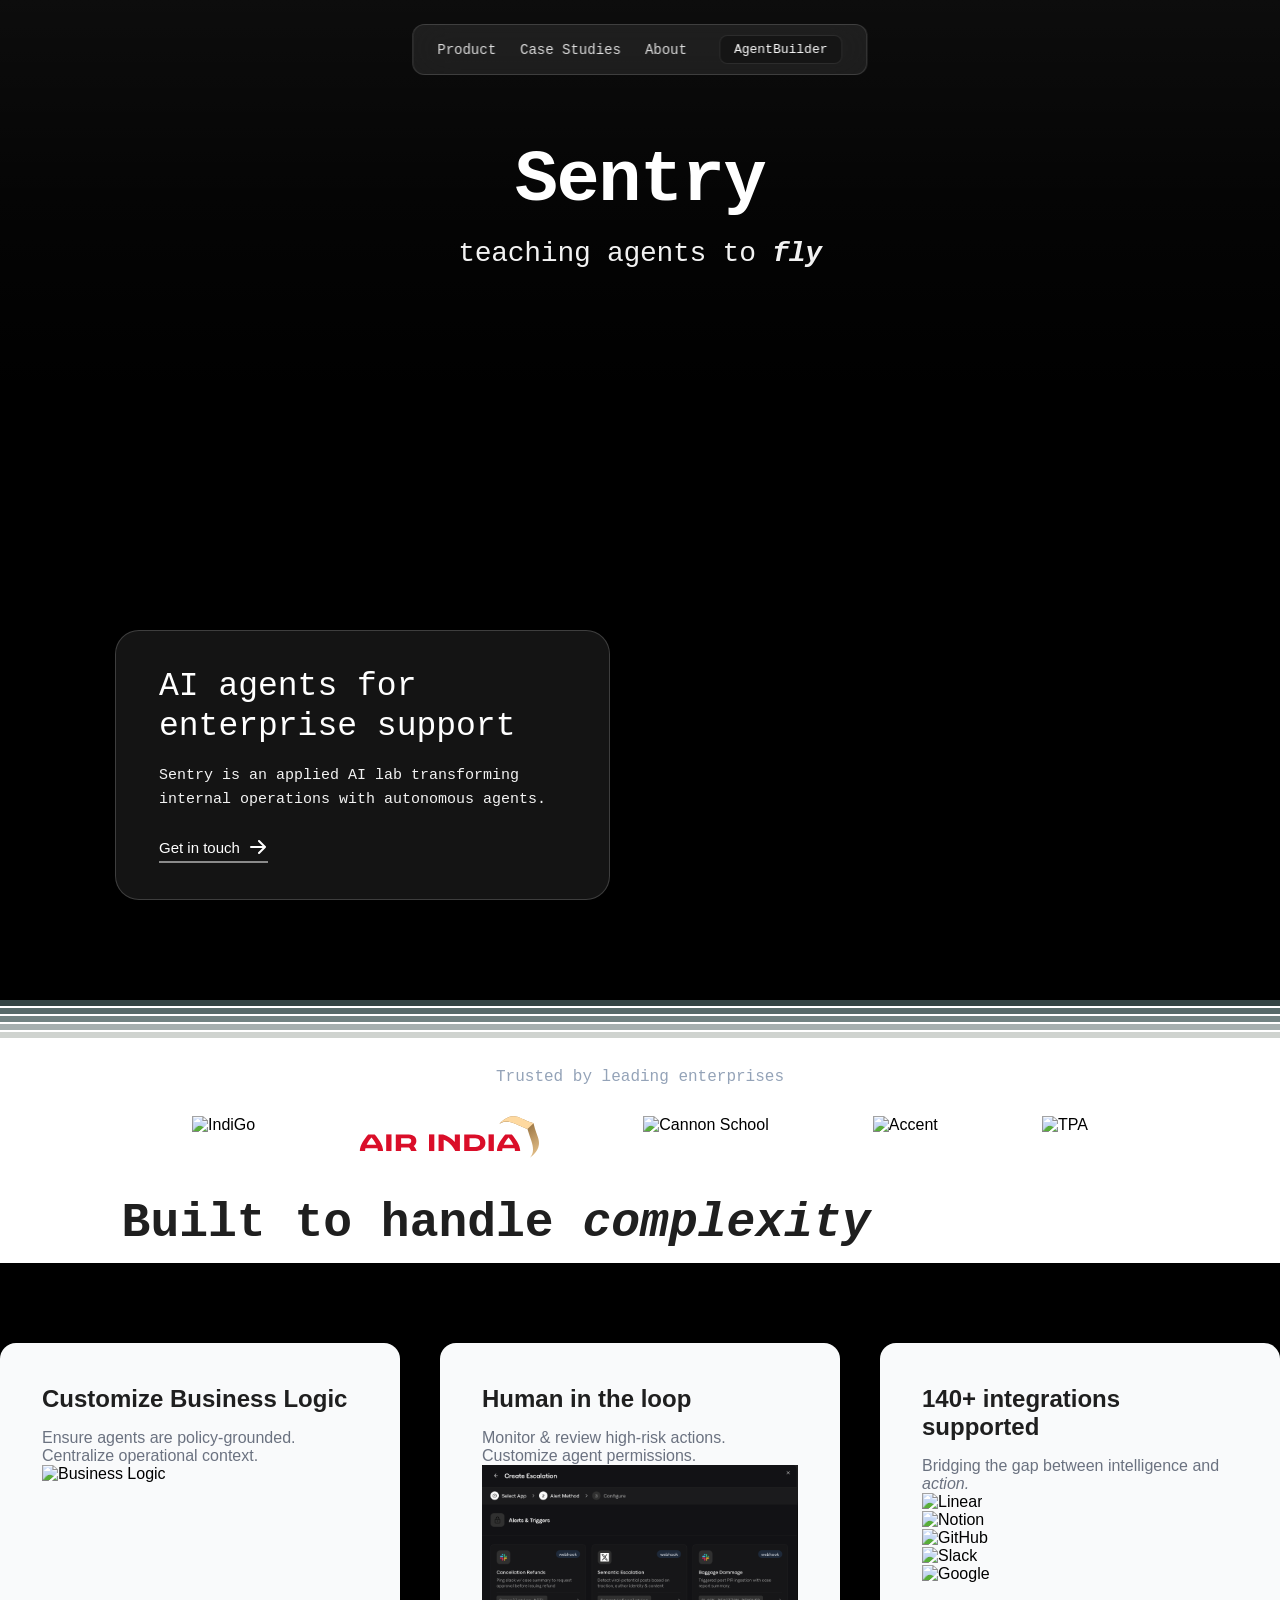
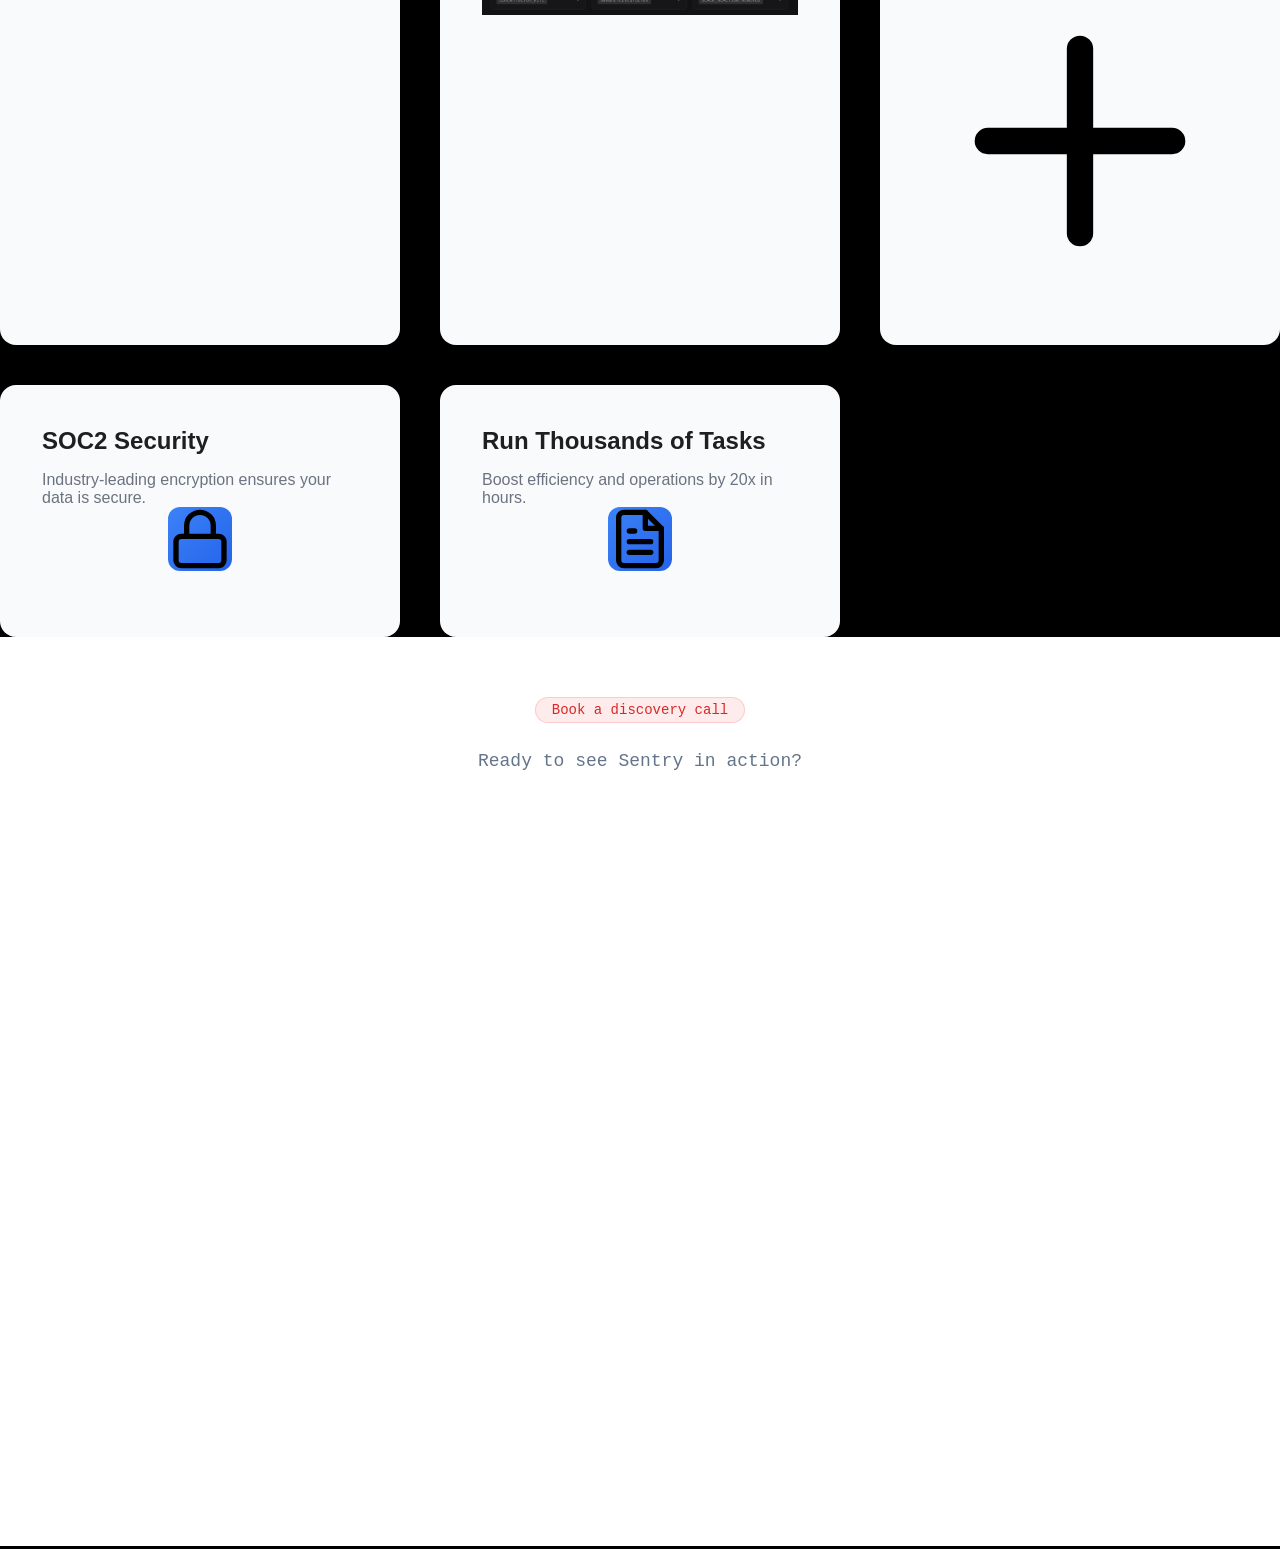
==== commit 0e708735: "landing page improvements" ====
--- a/index.html
+++ b/index.html
@@ -70,19 +70,21 @@
         <h3 style="font-size: 16px; text-align: center; color: #94a3b8; padding-bottom: 30px; font-weight: 500; margin: 0; font-family: 'Berkeley Mono-italic', monospace;">
         Trusted by leading enterprises</h3>
         <div class="brands-container" style="width: 100%; max-width: 1000px; margin: 0 auto; user-select: none;">
-            <div class="brands-wrapper" style="display: flex; align-items: center; justify-content: space-around; gap: 40px; flex-wrap: wrap; padding: 0 20px;">
-                <img class="brand-logo" style="height: 42px; width: auto;" src="https://www.goindigo.in/content/dam/s6web/in/en/assets/logo/IndiGo_logo_2x.png" alt="IndiGo" />
-                <img class="brand-logo" style="height: 42px; width: auto;" src="AI_Logo_Red_New.svg" alt="Air India" />
-                <img class="brand-logo" style="height: 42px; width: auto;" src="logo-cannon-red.jpg" alt="Cannon School" />
-                <img class="brand-logo" style="height: 42px; width: auto;" src="https://cdn.prod.website-files.com/684668352eccd47cd037c637/6846a01b39ead81d4f07111b_brand-logo.svg" alt="Accent" />
-                <img class="brand-logo" style="height: 42px; width: auto;" src="https://cdn.prod.website-files.com/680003bc33dde14e0bd199e5/6804d68b35ad71863bcca6c8_tpa-logo.png" alt="TPA" />
-            </div>
-            <div class="brands-wrapper brands-duplicate" style="display: flex; align-items: center; justify-content: space-around; gap: 40px; flex-wrap: wrap; padding: 0 20px;">
-                <img class="brand-logo" style="height: 42px; width: auto;" src="https://www.goindigo.in/content/dam/s6web/in/en/assets/logo/IndiGo_logo_2x.png" alt="IndiGo" />
-                <img class="brand-logo" style="height: 42px; width: auto;" src="AI_Logo_Red_New.svg" alt="Air India" />
-                <img class="brand-logo" style="height: 42px; width: auto;" src="logo-cannon-red.jpg" alt="Cannon School" />
-                <img class="brand-logo" style="height: 42px; width: auto;" src="https://cdn.prod.website-files.com/684668352eccd47cd037c637/6846a01b39ead81d4f07111b_brand-logo.svg" alt="Accent" />
-                <img class="brand-logo" style="height: 42px; width: auto;" src="https://cdn.prod.website-files.com/680003bc33dde14e0bd199e5/6804d68b35ad71863bcca6c8_tpa-logo.png" alt="TPA" />
+            <div class="brands-track">
+                <div class="brands-wrapper" style="display: flex; align-items: center; justify-content: space-around; gap: 40px; flex-wrap: wrap; padding: 0 20px;">
+                    <img class="brand-logo" style="height: 42px; width: auto;" src="https://www.goindigo.in/content/dam/s6web/in/en/assets/logo/IndiGo_logo_2x.png" alt="IndiGo" />
+                    <img class="brand-logo" style="height: 42px; width: auto;" src="AI_Logo_Red_New.svg" alt="Air India" />
+                    <img class="brand-logo" style="height: 42px; width: auto;" src="logo-cannon-red.jpg" alt="Cannon School" />
+                    <img class="brand-logo" style="height: 42px; width: auto;" src="https://cdn.prod.website-files.com/684668352eccd47cd037c637/6846a01b39ead81d4f07111b_brand-logo.svg" alt="Accent" />
+                    <img class="brand-logo" style="height: 42px; width: auto;" src="https://cdn.prod.website-files.com/680003bc33dde14e0bd199e5/6804d68b35ad71863bcca6c8_tpa-logo.png" alt="TPA" />
+                </div>
+                <div class="brands-wrapper brands-duplicate" style="display: flex; align-items: center; justify-content: space-around; gap: 40px; flex-wrap: wrap; padding: 0 20px;">
+                    <img class="brand-logo" style="height: 42px; width: auto;" src="https://www.goindigo.in/content/dam/s6web/in/en/assets/logo/IndiGo_logo_2x.png" alt="IndiGo" />
+                    <img class="brand-logo" style="height: 42px; width: auto;" src="AI_Logo_Red_New.svg" alt="Air India" />
+                    <img class="brand-logo" style="height: 42px; width: auto;" src="logo-cannon-red.jpg" alt="Cannon School" />
+                    <img class="brand-logo" style="height: 42px; width: auto;" src="https://cdn.prod.website-files.com/684668352eccd47cd037c637/6846a01b39ead81d4f07111b_brand-logo.svg" alt="Accent" />
+                    <img class="brand-logo" style="height: 42px; width: auto;" src="https://cdn.prod.website-files.com/680003bc33dde14e0bd199e5/6804d68b35ad71863bcca6c8_tpa-logo.png" alt="TPA" />
+                </div>
             </div>
         </div>
     </div>
@@ -98,7 +100,7 @@
                 <!-- Connect all your apps card -->
                 <div class="feature-card card-large">
                     <div class="feature-content">
-                        <h3>Custom Business Logic</h3>
+                        <h3>Customize Business Logic</h3>
                         <p>Ensure agents are policy-grounded. Centralize operational context.</p>
                     </div>
                     <div class="feature-image-container">
--- a/styles/responsive.css
+++ b/styles/responsive.css
@@ -52,7 +52,7 @@
     .hero-container {
         background-image: url('../hero-mobile.png');
         background-size: cover;
-        background-position: 70% center;
+        background-position: 55% center;
     }
 
     .hero-text {
@@ -68,25 +68,25 @@
     }
 
     .glass-card {
-        padding: 28px 32px;
-        width: 85%;
+        padding: 20px 22px;
+        width: 60%;
         min-width: unset;
-        left: 50%;
+        left: 3%;
         top: 45vh;
-        transform: translateX(-50%);
-        max-width: 450px;
+        transform: translateX(0);
+        max-width: 315px;
     }
 
     .glass-card h1 {
-        font-size: 35px;
+        font-size: 24px !important;
     }
 
     .glass-card p {
-        font-size: 14px;
+        font-size: 10px !important;
     }
 
     .glass-card-link {
-        font-size: 14px;
+        font-size: 10px;
     }
 
     .content-section {
@@ -139,6 +139,11 @@
     .nav-button {
         padding: 5px 10px;
         font-size: 12px;
+    }
+
+    /* Built to handle complexity heading */
+    div[style*="background: #ffffff"] h2[style*="font-size: 48px"] {
+        font-size: 28px !important;
     }
 
     /* Mobile Carousel for Brands */
@@ -150,34 +155,39 @@
         overflow: hidden !important;
         max-width: 100% !important;
         padding: 0 !important;
+        width: 100% !important;
+    }
+
+    .brands-track {
         display: flex !important;
-        width: 100% !important;
-        gap: 60px !important;
+        width: max-content;
+        animation: scroll-brands 25s linear infinite;
+        will-change: transform;
     }
 
     .brands-wrapper {
+        display: flex !important;
         flex-wrap: nowrap !important;
-        gap: 60px !important;
-        padding: 0 !important;
+        gap: 80px !important;
+        padding: 0 80px !important;
         justify-content: flex-start !important;
-        animation: scroll-brands 20s linear infinite;
-        will-change: transform;
-        min-width: 100%;
+        flex-shrink: 0;
     }
 
     .brands-duplicate {
         display: flex !important;
         flex-wrap: nowrap !important;
-        gap: 60px !important;
-        padding: 0 !important;
+        gap: 80px !important;
+        padding: 0 80px !important;
         justify-content: flex-start !important;
-        min-width: 100%;
+        flex-shrink: 0;
     }
 
     .brand-logo {
-        height: 24px !important;
+        height: 28px !important;
         flex-shrink: 0;
         width: auto !important;
+        object-fit: contain;
     }
 
     @keyframes scroll-brands {
@@ -188,13 +198,91 @@
             transform: translateX(-100%);
         }
     }
+
+    /* Features Section - Tablet/Mobile */
+    .features-section {
+        padding: 40px 16px 60px;
+    }
+
+    .features-container {
+        display: flex;
+        flex-direction: column;
+        align-items: center;
+        padding: 0 16px;
+    }
+
+    .features-heading {
+        font-size: 32px;
+    }
+
+    .features-subtitle {
+        font-size: 16px;
+        margin-bottom: 40px;
+    }
+
+    .features-grid {
+        grid-template-columns: 1fr;
+        gap: 16px;
+        max-width: 600px;
+        width: 100%;
+        justify-items: center;
+    }
+
+    .card-large,
+    .card-medium,
+    .card-small,
+    .card-integrations {
+        grid-column: span 1;
+    }
+
+    .feature-card {
+        padding: 24px;
+    }
+
+    .feature-content h3 {
+        font-size: 18px;
+    }
+
+    .feature-content p {
+        font-size: 13px;
+    }
+
+    .keyboard-button {
+        width: 56px;
+        height: 56px;
+    }
+
+    .keyboard-button span {
+        font-size: 18px;
+    }
+
+    .integration-logo {
+        width: 48px;
+        height: 48px;
+    }
+
+    .integration-logo img {
+        width: 28px;
+        height: 28px;
+    }
+
+    .icon-plus {
+        width: 28px;
+        height: 28px;
+    }
+
+    .feature-icon {
+        width: 56px;
+        height: 56px;
+        padding: 14px;
+    }
 }
 
 @media (max-width: 480px) {
     .hero-container {
         background-image: url('../hero-mobile.png');
         background-size: cover;
-        background-position: 75% center;
+        background-position: 50% center;
     }
 
     .hero-text {
@@ -211,20 +299,22 @@
     }
 
     .glass-card {
-        padding: 25px 22px;
-        width: 90%;
+        padding: 18px 15px;
+        width: 63%;
+        left: 3%;
+        transform: translateX(0);
     }
 
     .glass-card h1 {
-        font-size: 31px;
+        font-size: 22px !important;
     }
 
     .glass-card p {
-        font-size: 13px;
+        font-size: 9px !important;
     }
 
     .glass-card-link {
-        font-size: 13px;
+        font-size: 9px;
     }
 
     .content-section h2 {
@@ -273,12 +363,104 @@
     #book-demo p {
         font-size: 16px !important;
     }
+
+    /* Built to handle complexity heading - even smaller on small mobile */
+    div[style*="background: #ffffff"] h2[style*="font-size: 48px"] {
+        font-size: 22px !important;
+    }
+
+    /* Features Section - Small Mobile */
+    .features-section {
+        padding: 30px 12px 50px;
+    }
+
+    .features-container {
+        padding: 0 12px;
+    }
+
+    .section-badge {
+        font-size: 12px;
+        padding: 4px 16px;
+    }
+
+    .features-heading {
+        font-size: 28px;
+    }
+
+    .features-subtitle {
+        font-size: 14px;
+    }
+
+    .features-grid {
+        max-width: 100%;
+    }
+
+    .feature-card {
+        padding: 20px;
+        max-width: 500px;
+        width: 100%;
+    }
+
+    .feature-content h3 {
+        font-size: 16px;
+    }
+
+    .feature-content p {
+        font-size: 12px;
+    }
+
+    .keyboard-button {
+        width: 48px;
+        height: 48px;
+    }
+
+    .keyboard-button span {
+        font-size: 16px;
+    }
+
+    .integration-logo {
+        width: 44px;
+        height: 44px;
+        padding: 10px;
+    }
+
+    .integration-logo img {
+        width: 24px;
+        height: 24px;
+    }
+
+    .icon-plus {
+        width: 24px;
+        height: 24px;
+    }
+
+    .integrations-container {
+        gap: 16px;
+    }
+
+    .feature-icon {
+        width: 48px;
+        height: 48px;
+        padding: 12px;
+    }
+
+    .feature-icon-container {
+        padding: 20px;
+    }
+
+    .placeholder-image {
+        min-height: 180px;
+    }
+
+    .feature-image-container {
+        min-height: 180px;
+    }
 }
 
 /* Book Demo Section Responsive Styles */
 @media (max-width: 768px) {
     #book-demo {
-        padding-top: 20px 16px !important;
+        padding: 40px 16px !important;
     }
 
     #book-demo h2 {
@@ -288,7 +470,11 @@
 
     #book-demo p {
         font-size: 16px !important;
-        margin-bottom: 32px !important;
+        margin-bottom: 16px !important;
+    }
+
+    #book-demo > div:last-child {
+        margin-top: 0px !important;
     }
 
     #cal-booking-container {
@@ -298,8 +484,7 @@
 
 @media (max-width: 480px) {
     #book-demo {
-        padding-top: 20px !important;
-        padding-bottom: 32px !important;
+        padding: 30px 16px !important;
     }
 
     #book-demo h2 {
@@ -309,6 +494,11 @@
     #book-demo p {
         font-size: 14px !important;
         padding: 0 8px;
+        margin-bottom: 12px !important;
+    }
+
+    #book-demo > div:last-child {
+        margin-top: 0px !important;
     }
 
     #cal-booking-container {
@@ -324,34 +514,39 @@
         overflow: hidden !important;
         max-width: 100% !important;
         padding: 0 !important;
+        width: 100% !important;
+    }
+
+    .brands-track {
         display: flex !important;
-        width: 100% !important;
-        gap: 50px !important;
+        width: max-content;
+        animation: scroll-brands 25s linear infinite;
+        will-change: transform;
     }
 
     .brands-wrapper {
+        display: flex !important;
         flex-wrap: nowrap !important;
-        gap: 50px !important;
-        padding: 0 !important;
+        gap: 70px !important;
+        padding: 0 70px !important;
         justify-content: flex-start !important;
-        animation: scroll-brands 20s linear infinite;
-        will-change: transform;
-        min-width: 100%;
+        flex-shrink: 0;
     }
 
     .brands-duplicate {
         display: flex !important;
         flex-wrap: nowrap !important;
-        gap: 50px !important;
-        padding: 0 !important;
+        gap: 70px !important;
+        padding: 0 70px !important;
         justify-content: flex-start !important;
-        min-width: 100%;
+        flex-shrink: 0;
     }
 
     .brand-logo {
-        height: 24px !important;
+        height: 26px !important;
         flex-shrink: 0;
         width: auto !important;
-    }
-}
-
+        object-fit: contain;
+    }
+}
+
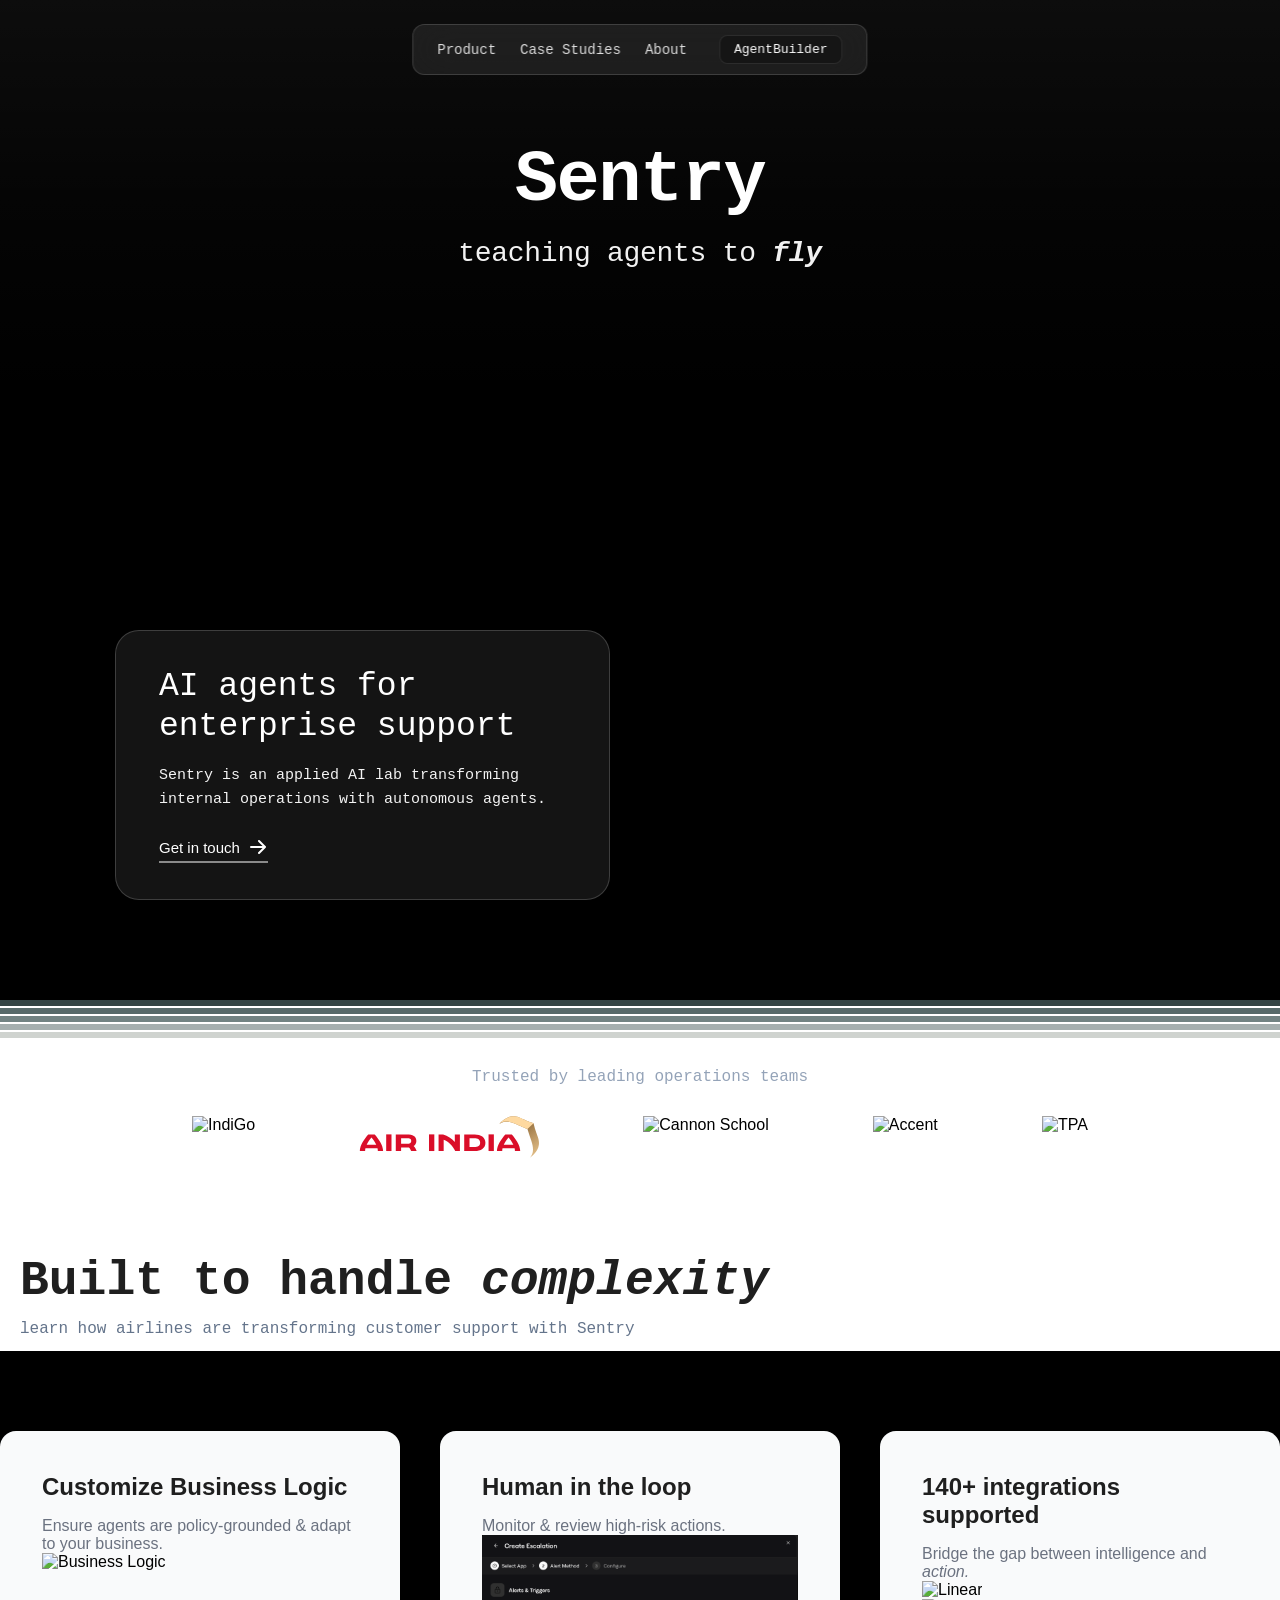
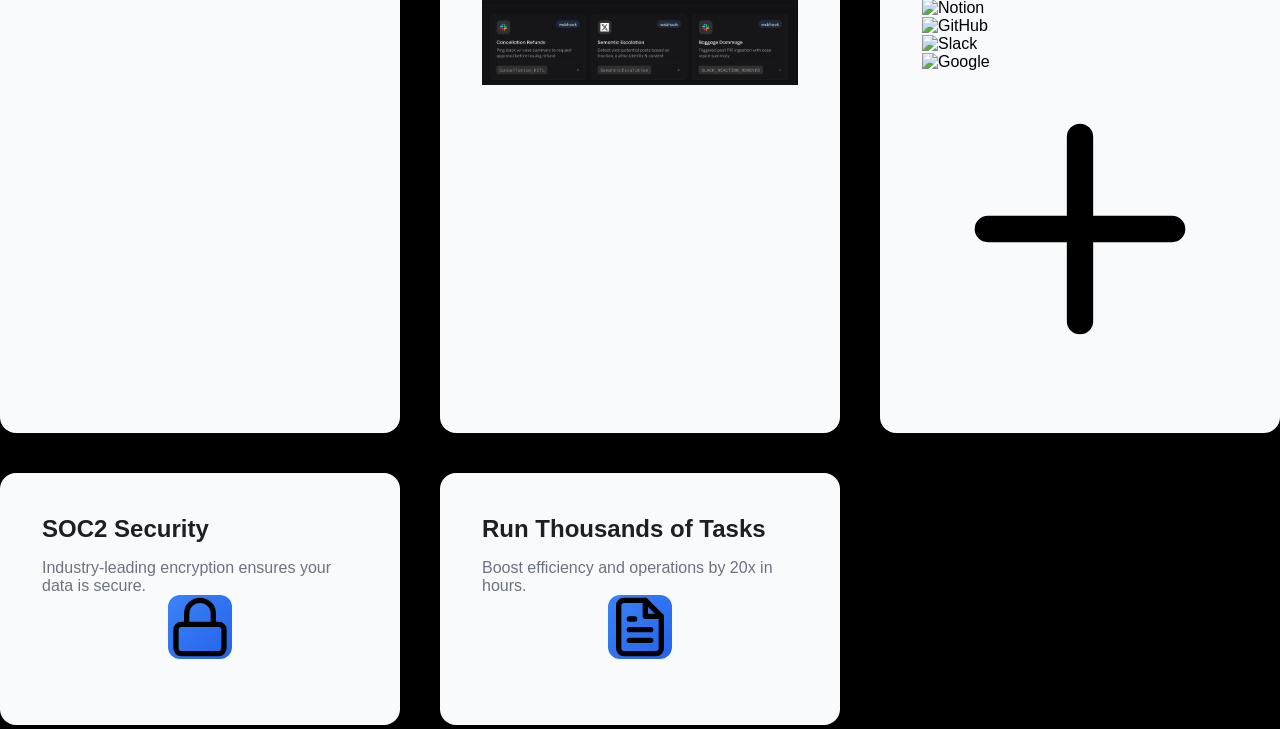
==== commit 5185a8cf: "remove cal link" ====
--- a/index.html
+++ b/index.html
@@ -45,7 +45,7 @@
         <div class="glass-card" id="glassCard">
             <h1 style="font-family: 'Berkeley Mono', monospace; font-size: 33px;">AI agents for enterprise support</h1>
             <p style="font-family: 'Berkeley Mono', monospace; font-size: 15px;">Sentry is an applied AI lab transforming internal operations with autonomous agents.</p>
-            <a href="#book-demo" class="glass-card-link">
+            <a href="mailto:hello@sentry.so" class="glass-card-link">
                 Get in touch
                 <svg viewBox="0 0 20 20" fill="currentColor">
                     <path fill-rule="evenodd" d="M10.293 3.293a1 1 0 011.414 0l6 6a1 1 0 010 1.414l-6 6a1 1 0 01-1.414-1.414L14.586 11H3a1 1 0 110-2h11.586l-4.293-4.293a1 1 0 010-1.414z" clip-rule="evenodd" />
@@ -68,7 +68,7 @@
     <!-- Companies Logo Section -->
     <div class="brands-section" style="background: #ffffff; padding-top: 30px; margin: 0;">
         <h3 style="font-size: 16px; text-align: center; color: #94a3b8; padding-bottom: 30px; font-weight: 500; margin: 0; font-family: 'Berkeley Mono-italic', monospace;">
-        Trusted by leading enterprises</h3>
+        Trusted by leading operations teams</h3>
         <div class="brands-container" style="width: 100%; max-width: 1000px; margin: 0 auto; user-select: none;">
             <div class="brands-track">
                 <div class="brands-wrapper" style="display: flex; align-items: center; justify-content: space-around; gap: 40px; flex-wrap: wrap; padding: 0 20px;">
@@ -88,9 +88,11 @@
             </div>
         </div>
     </div>
-    <div style = " background: #ffffff; padding-top: 3%; padding-bottom:1%;"    >
-        <h2 style="font-family: 'Berkeley Mono', monospace; font-size: 48px; font-weight: 800; color: #1f1f1f; margin-bottom: 0px; margin-left: 9.5%;"> Built to handle <span style="font-style: italic;">complexity</span></h2>
-    
+    <div style="background: #ffffff; padding-top: 7.5%; padding-bottom: 1%;">
+        <div style="max-width: 1280px; margin: 0 auto; padding: 0 20px;">
+            <h2 style="font-family: 'Berkeley Mono', monospace; font-size: 48px; font-weight: 800; color: #1f1f1f; margin-bottom: 0px;"> Built to handle <span style="font-style: italic;">complexity</span></h2>
+            <p style="font-family: 'Berkeley Mono', monospace; font-size: 16px; color: #64748b; margin-top: 12px;">learn how airlines are transforming customer support with Sentry</p>
+        </div>
     </div>
 
     <!-- Features Section -->
@@ -101,7 +103,7 @@
                 <div class="feature-card card-large">
                     <div class="feature-content">
                         <h3>Customize Business Logic</h3>
-                        <p>Ensure agents are policy-grounded. Centralize operational context.</p>
+                        <p>Ensure agents are policy-grounded & adapt to your business.</p>
                     </div>
                     <div class="feature-image-container">
                         <img src="Businesslogic.png" alt="Business Logic" style="width: 100%; height: 100%; object-fit: cover;">
@@ -112,7 +114,7 @@
                 <div class="feature-card card-medium">
                     <div class="feature-content">
                         <h3>Human in the loop</h3>
-                        <p>Monitor & review high-risk actions. Customize agent permissions.</p>
+                        <p>Monitor & review high-risk actions.</p>
                     </div>
                     <div class="feature-image-container">
                         <img src="HITL.png" alt="Human in the Loop" style="width: 100%; height: 100%; object-fit: cover;">
@@ -135,7 +137,7 @@
                 <div class="feature-card card-integrations">
                     <div class="feature-content">
                         <h3>140+ integrations supported</h3>
-                        <p>Bridging the gap between intelligence and <span style="font-style: italic;">action.</span></p>
+                        <p>Bridge the gap between intelligence and <span style="font-style: italic;">action.</span></p>
                     </div>
                     <div class="integrations-container">
                         <div class="integration-logo">
@@ -200,80 +202,6 @@
         </div>
     </section>
 
-    <!-- Book a Demo Section -->
-    <section id="book-demo" style="width: 100%; background: #ffffff; padding: 60px 20px; display: flex; flex-direction: column; align-items: center;">
-        <div style="text-align: center; background: rgba(239, 68, 68, 0.1); border: 1px solid rgba(239, 68, 68, 0.2); border-radius: 9999px; padding: 4px 16px; font-size: 14px; font-weight: 500; color: rgb(220, 38, 38); margin-bottom: 24px; font-family: 'Berkeley Mono', monospace;">
-            Book a discovery call
-        </div>
-        <p style="font-family: 'Berkeley Mono', monospace; font-size: 18px; color: #64748b; text-align: center; max-width: 700px; margin-bottom: 0; line-height: 1.6;">
-            Ready to see Sentry in action?
-        </p>
-        <div style="width: 100%; max-width: 1000px; margin-top: -90px;">
-            <div 
-                id="cal-booking-container"
-                style="width: 100%; min-height: 800px;"
-            ></div>
-        </div>
-    </section>
-
-    <!-- Cal.com Embed Script -->
-    <script>
-        (function (C, A, L) { 
-            let p = function (a, ar) { 
-                a.q.push(ar); 
-            }; 
-            let d = C.document; 
-            C.Cal = C.Cal || function () { 
-                let cal = C.Cal; 
-                let ar = arguments; 
-                if (!cal.loaded) { 
-                    cal.ns = {}; 
-                    cal.q = cal.q || []; 
-                    d.head.appendChild(d.createElement("script")).src = A; 
-                    cal.loaded = true; 
-                } 
-                if (ar[0] === L) { 
-                    const api = function () { 
-                        p(api, arguments); 
-                    }; 
-                    const namespace = ar[1]; 
-                    api.q = api.q || []; 
-                    if (typeof namespace === "string") { 
-                        cal.ns[namespace] = cal.ns[namespace] || api; 
-                        p(cal.ns[namespace], ar); 
-                        return; 
-                    } 
-                    p(cal, ar); 
-                    return; 
-                } 
-                p(cal, ar); 
-            }; 
-        })(window, "https://app.cal.com/embed/embed.js", "init");
-
-        Cal("init", "atlasagents", {origin:"https://cal.com"});
-
-        // Detect mobile device
-        const isMobile = window.innerWidth <= 768;
-
-        Cal("inline", {
-            elementOrSelector:"#cal-booking-container",
-            calLink: "sentryorg/15min",
-            layout: isMobile ? "column_view" : "month_view",
-            config: {
-                "theme": "light"
-            }
-        });
-
-        Cal("ui", {
-            "styles": {
-                "branding": {
-                    "brandColor": "#000000"
-                }
-            },
-            "hideEventTypeDetails": false,
-            "layout": isMobile ? "column_view" : "month_view"
-        });
-    </script>
 
     <!-- JavaScript -->
     <script src="scripts/scroll.js"></script>
--- a/styles/responsive.css
+++ b/styles/responsive.css
@@ -56,7 +56,7 @@
     }
 
     .hero-text {
-        top: 120px;
+        top: 80px;
     }
 
     .hero-text h1 {
@@ -65,6 +65,7 @@
 
     .hero-text p {
         font-size: 20px;
+        font-weight: 700;
     }
 
     .glass-card {
@@ -146,43 +147,342 @@
         font-size: 28px !important;
     }
 
-    /* Mobile Carousel for Brands */
+    /* Mobile Static Brands - Show only 3 logos */
     .brands-section {
         padding-bottom: 30px !important;
     }
 
     .brands-container {
-        overflow: hidden !important;
+        overflow: visible !important;
         max-width: 100% !important;
-        padding: 0 !important;
+        padding: 0 20px !important;
         width: 100% !important;
     }
 
     .brands-track {
         display: flex !important;
-        width: max-content;
-        animation: scroll-brands 25s linear infinite;
-        will-change: transform;
+        width: 100%;
+        animation: none !important;
+        justify-content: center;
     }
 
     .brands-wrapper {
         display: flex !important;
         flex-wrap: nowrap !important;
-        gap: 80px !important;
-        padding: 0 80px !important;
-        justify-content: flex-start !important;
+        gap: 40px !important;
+        padding: 0 20px !important;
+        justify-content: center !important;
         flex-shrink: 0;
-    }
-
+        width: 100%;
+    }
+
+    /* Hide duplicate on mobile */
     .brands-duplicate {
+        display: none !important;
+    }
+
+    /* Show only IndiGo, Air India, and Cannon */
+    .brand-logo {
+        height: 32px !important;
+        flex-shrink: 0;
+        width: auto !important;
+        object-fit: contain;
+    }
+
+    /* Hide Accent and TPA logos on mobile */
+    .brand-logo:nth-child(4),
+    .brand-logo:nth-child(5) {
+        display: none !important;
+    }
+
+    /* Features Section - Tablet/Mobile */
+    .features-section {
+        padding: 20px 16px 60px;
+    }
+
+    .features-container {
+        display: flex;
+        flex-direction: column;
+        align-items: center;
+        padding: 0 16px;
+    }
+
+    .features-heading {
+        font-size: 32px;
+    }
+
+    .features-subtitle {
+        font-size: 16px;
+        margin-bottom: 40px;
+    }
+
+    .features-grid {
+        grid-template-columns: 1fr;
+        gap: 16px;
+        max-width: 600px;
+        width: 100%;
+        justify-items: center;
+    }
+
+    .card-large,
+    .card-medium,
+    .card-small,
+    .card-integrations {
+        grid-column: span 1;
+    }
+
+    .feature-card {
+        padding: 24px;
+    }
+
+    .feature-content h3 {
+        font-size: 18px;
+    }
+
+    .feature-content p {
+        font-size: 13px;
+    }
+
+    .keyboard-button {
+        width: 56px;
+        height: 56px;
+    }
+
+    .keyboard-button span {
+        font-size: 18px;
+    }
+
+    .integration-logo {
+        width: 48px;
+        height: 48px;
+    }
+
+    .integration-logo img {
+        width: 28px;
+        height: 28px;
+    }
+
+    .icon-plus {
+        width: 28px;
+        height: 28px;
+    }
+
+    .feature-icon {
+        width: 56px;
+        height: 56px;
+        padding: 14px;
+    }
+}
+
+@media (max-width: 480px) {
+    .hero-container {
+        background-image: url('../hero-mobile.png');
+        background-size: cover;
+        background-position: 50% center;
+    }
+
+    .hero-text {
+        top: 60px;
+        padding: 0 20px;
+    }
+
+    .hero-text h1 {
+        font-size: 45px;
+    }
+
+    .hero-text p {
+        font-size: 18px;
+        font-weight: 700;
+    }
+
+    .glass-card {
+        padding: 18px 15px;
+        width: 63%;
+        left: 3%;
+        transform: translateX(0);
+    }
+
+    .glass-card h1 {
+        font-size: 22px !important;
+    }
+
+    .glass-card p {
+        font-size: 9px !important;
+    }
+
+    .glass-card-link {
+        font-size: 9px;
+    }
+
+    .content-section h2 {
+        font-size: 32px;
+    }
+
+    .glass-nav {
+        padding: 8px 12px;
+        top: 12px;
+    }
+
+    .nav-content {
+        gap: 12px;
+    }
+
+    .nav-logo span {
+        display: none;
+    }
+
+    .nav-logo-icon {
+        font-size: 18px;
+    }
+
+    .nav-links {
+        gap: 10px;
+    }
+
+    .nav-links a {
+        font-size: 12px;
+    }
+
+    .nav-button {
+        font-size: 11px;
+        padding: 4px 8px;
+    }
+
+    .nav-badge {
+        padding: 1px 5px;
+        font-size: 10px;
+    }
+
+    /* Built to handle complexity heading - even smaller on small mobile */
+    div[style*="background: #ffffff"] h2[style*="font-size: 48px"] {
+        font-size: 22px !important;
+    }
+
+    /* Features Section - Small Mobile */
+    .features-section {
+        padding: 15px 12px 50px;
+    }
+
+    .features-container {
+        padding: 0 12px;
+    }
+
+    .section-badge {
+        font-size: 12px;
+        padding: 4px 16px;
+    }
+
+    .features-heading {
+        font-size: 28px;
+    }
+
+    .features-subtitle {
+        font-size: 14px;
+    }
+
+    .features-grid {
+        max-width: 100%;
+    }
+
+    .feature-card {
+        padding: 20px;
+        max-width: 500px;
+        width: 100%;
+    }
+
+    .feature-content h3 {
+        font-size: 16px;
+    }
+
+    .feature-content p {
+        font-size: 12px;
+    }
+
+    .keyboard-button {
+        width: 48px;
+        height: 48px;
+    }
+
+    .keyboard-button span {
+        font-size: 16px;
+    }
+
+    .integration-logo {
+        width: 44px;
+        height: 44px;
+        padding: 10px;
+    }
+
+    .integration-logo img {
+        width: 24px;
+        height: 24px;
+    }
+
+    .icon-plus {
+        width: 24px;
+        height: 24px;
+    }
+
+    .integrations-container {
+        gap: 16px;
+    }
+
+    .feature-icon {
+        width: 48px;
+        height: 48px;
+        padding: 12px;
+    }
+
+    .feature-icon-container {
+        padding: 20px;
+    }
+
+    .placeholder-image {
+        min-height: 180px;
+    }
+
+    .feature-image-container {
+        min-height: 180px;
+    }
+}
+
+/* Mobile Static Brands - Smaller screens - Show only 3 logos */
+@media (max-width: 480px) {
+    /* Mobile Static Brands - Smaller screens - Show only 3 logos */
+    .brands-section {
+        padding-bottom: 30px !important;
+    }
+
+    .brands-container {
+        overflow: visible !important;
+        max-width: 100% !important;
+        padding: 0 16px !important;
+        width: 100% !important;
+    }
+
+    .brands-track {
+        display: flex !important;
+        width: 100%;
+        animation: none !important;
+        justify-content: center;
+    }
+
+    .brands-wrapper {
         display: flex !important;
         flex-wrap: nowrap !important;
-        gap: 80px !important;
-        padding: 0 80px !important;
-        justify-content: flex-start !important;
+        gap: 30px !important;
+        padding: 0 16px !important;
+        justify-content: center !important;
         flex-shrink: 0;
-    }
-
+        width: 100%;
+    }
+
+    /* Hide duplicate on mobile */
+    .brands-duplicate {
+        display: none !important;
+    }
+
+    /* Show only IndiGo, Air India, and Cannon */
     .brand-logo {
         height: 28px !important;
         flex-shrink: 0;
@@ -190,363 +490,10 @@
         object-fit: contain;
     }
 
-    @keyframes scroll-brands {
-        0% {
-            transform: translateX(0);
-        }
-        100% {
-            transform: translateX(-100%);
-        }
-    }
-
-    /* Features Section - Tablet/Mobile */
-    .features-section {
-        padding: 40px 16px 60px;
-    }
-
-    .features-container {
-        display: flex;
-        flex-direction: column;
-        align-items: center;
-        padding: 0 16px;
-    }
-
-    .features-heading {
-        font-size: 32px;
-    }
-
-    .features-subtitle {
-        font-size: 16px;
-        margin-bottom: 40px;
-    }
-
-    .features-grid {
-        grid-template-columns: 1fr;
-        gap: 16px;
-        max-width: 600px;
-        width: 100%;
-        justify-items: center;
-    }
-
-    .card-large,
-    .card-medium,
-    .card-small,
-    .card-integrations {
-        grid-column: span 1;
-    }
-
-    .feature-card {
-        padding: 24px;
-    }
-
-    .feature-content h3 {
-        font-size: 18px;
-    }
-
-    .feature-content p {
-        font-size: 13px;
-    }
-
-    .keyboard-button {
-        width: 56px;
-        height: 56px;
-    }
-
-    .keyboard-button span {
-        font-size: 18px;
-    }
-
-    .integration-logo {
-        width: 48px;
-        height: 48px;
-    }
-
-    .integration-logo img {
-        width: 28px;
-        height: 28px;
-    }
-
-    .icon-plus {
-        width: 28px;
-        height: 28px;
-    }
-
-    .feature-icon {
-        width: 56px;
-        height: 56px;
-        padding: 14px;
-    }
-}
-
-@media (max-width: 480px) {
-    .hero-container {
-        background-image: url('../hero-mobile.png');
-        background-size: cover;
-        background-position: 50% center;
-    }
-
-    .hero-text {
-        top: 100px;
-        padding: 0 20px;
-    }
-
-    .hero-text h1 {
-        font-size: 45px;
-    }
-
-    .hero-text p {
-        font-size: 18px;
-    }
-
-    .glass-card {
-        padding: 18px 15px;
-        width: 63%;
-        left: 3%;
-        transform: translateX(0);
-    }
-
-    .glass-card h1 {
-        font-size: 22px !important;
-    }
-
-    .glass-card p {
-        font-size: 9px !important;
-    }
-
-    .glass-card-link {
-        font-size: 9px;
-    }
-
-    .content-section h2 {
-        font-size: 32px;
-    }
-
-    .glass-nav {
-        padding: 8px 12px;
-        top: 12px;
-    }
-
-    .nav-content {
-        gap: 12px;
-    }
-
-    .nav-logo span {
-        display: none;
-    }
-
-    .nav-logo-icon {
-        font-size: 18px;
-    }
-
-    .nav-links {
-        gap: 10px;
-    }
-
-    .nav-links a {
-        font-size: 12px;
-    }
-
-    .nav-button {
-        font-size: 11px;
-        padding: 4px 8px;
-    }
-
-    .nav-badge {
-        padding: 1px 5px;
-        font-size: 10px;
-    }
-
-    #book-demo h2 {
-        font-size: 32px !important;
-    }
-
-    #book-demo p {
-        font-size: 16px !important;
-    }
-
-    /* Built to handle complexity heading - even smaller on small mobile */
-    div[style*="background: #ffffff"] h2[style*="font-size: 48px"] {
-        font-size: 22px !important;
-    }
-
-    /* Features Section - Small Mobile */
-    .features-section {
-        padding: 30px 12px 50px;
-    }
-
-    .features-container {
-        padding: 0 12px;
-    }
-
-    .section-badge {
-        font-size: 12px;
-        padding: 4px 16px;
-    }
-
-    .features-heading {
-        font-size: 28px;
-    }
-
-    .features-subtitle {
-        font-size: 14px;
-    }
-
-    .features-grid {
-        max-width: 100%;
-    }
-
-    .feature-card {
-        padding: 20px;
-        max-width: 500px;
-        width: 100%;
-    }
-
-    .feature-content h3 {
-        font-size: 16px;
-    }
-
-    .feature-content p {
-        font-size: 12px;
-    }
-
-    .keyboard-button {
-        width: 48px;
-        height: 48px;
-    }
-
-    .keyboard-button span {
-        font-size: 16px;
-    }
-
-    .integration-logo {
-        width: 44px;
-        height: 44px;
-        padding: 10px;
-    }
-
-    .integration-logo img {
-        width: 24px;
-        height: 24px;
-    }
-
-    .icon-plus {
-        width: 24px;
-        height: 24px;
-    }
-
-    .integrations-container {
-        gap: 16px;
-    }
-
-    .feature-icon {
-        width: 48px;
-        height: 48px;
-        padding: 12px;
-    }
-
-    .feature-icon-container {
-        padding: 20px;
-    }
-
-    .placeholder-image {
-        min-height: 180px;
-    }
-
-    .feature-image-container {
-        min-height: 180px;
-    }
-}
-
-/* Book Demo Section Responsive Styles */
-@media (max-width: 768px) {
-    #book-demo {
-        padding: 40px 16px !important;
-    }
-
-    #book-demo h2 {
-        font-size: 36px !important;
-        line-height: 1.2;
-    }
-
-    #book-demo p {
-        font-size: 16px !important;
-        margin-bottom: 16px !important;
-    }
-
-    #book-demo > div:last-child {
-        margin-top: 0px !important;
-    }
-
-    #cal-booking-container {
-        min-height: 700px !important;
-    }
-}
-
-@media (max-width: 480px) {
-    #book-demo {
-        padding: 30px 16px !important;
-    }
-
-    #book-demo h2 {
-        font-size: 28px !important;
-    }
-
-    #book-demo p {
-        font-size: 14px !important;
-        padding: 0 8px;
-        margin-bottom: 12px !important;
-    }
-
-    #book-demo > div:last-child {
-        margin-top: 0px !important;
-    }
-
-    #cal-booking-container {
-        min-height: 650px !important;
-    }
-
-    /* Mobile Carousel for Brands - Smaller screens */
-    .brands-section {
-        padding-bottom: 30px !important;
-    }
-
-    .brands-container {
-        overflow: hidden !important;
-        max-width: 100% !important;
-        padding: 0 !important;
-        width: 100% !important;
-    }
-
-    .brands-track {
-        display: flex !important;
-        width: max-content;
-        animation: scroll-brands 25s linear infinite;
-        will-change: transform;
-    }
-
-    .brands-wrapper {
-        display: flex !important;
-        flex-wrap: nowrap !important;
-        gap: 70px !important;
-        padding: 0 70px !important;
-        justify-content: flex-start !important;
-        flex-shrink: 0;
-    }
-
-    .brands-duplicate {
-        display: flex !important;
-        flex-wrap: nowrap !important;
-        gap: 70px !important;
-        padding: 0 70px !important;
-        justify-content: flex-start !important;
-        flex-shrink: 0;
-    }
-
-    .brand-logo {
-        height: 26px !important;
-        flex-shrink: 0;
-        width: auto !important;
-        object-fit: contain;
-    }
-}
-
+    /* Hide Accent and TPA logos on mobile */
+    .brand-logo:nth-child(4),
+    .brand-logo:nth-child(5) {
+        display: none !important;
+    }
+}
+
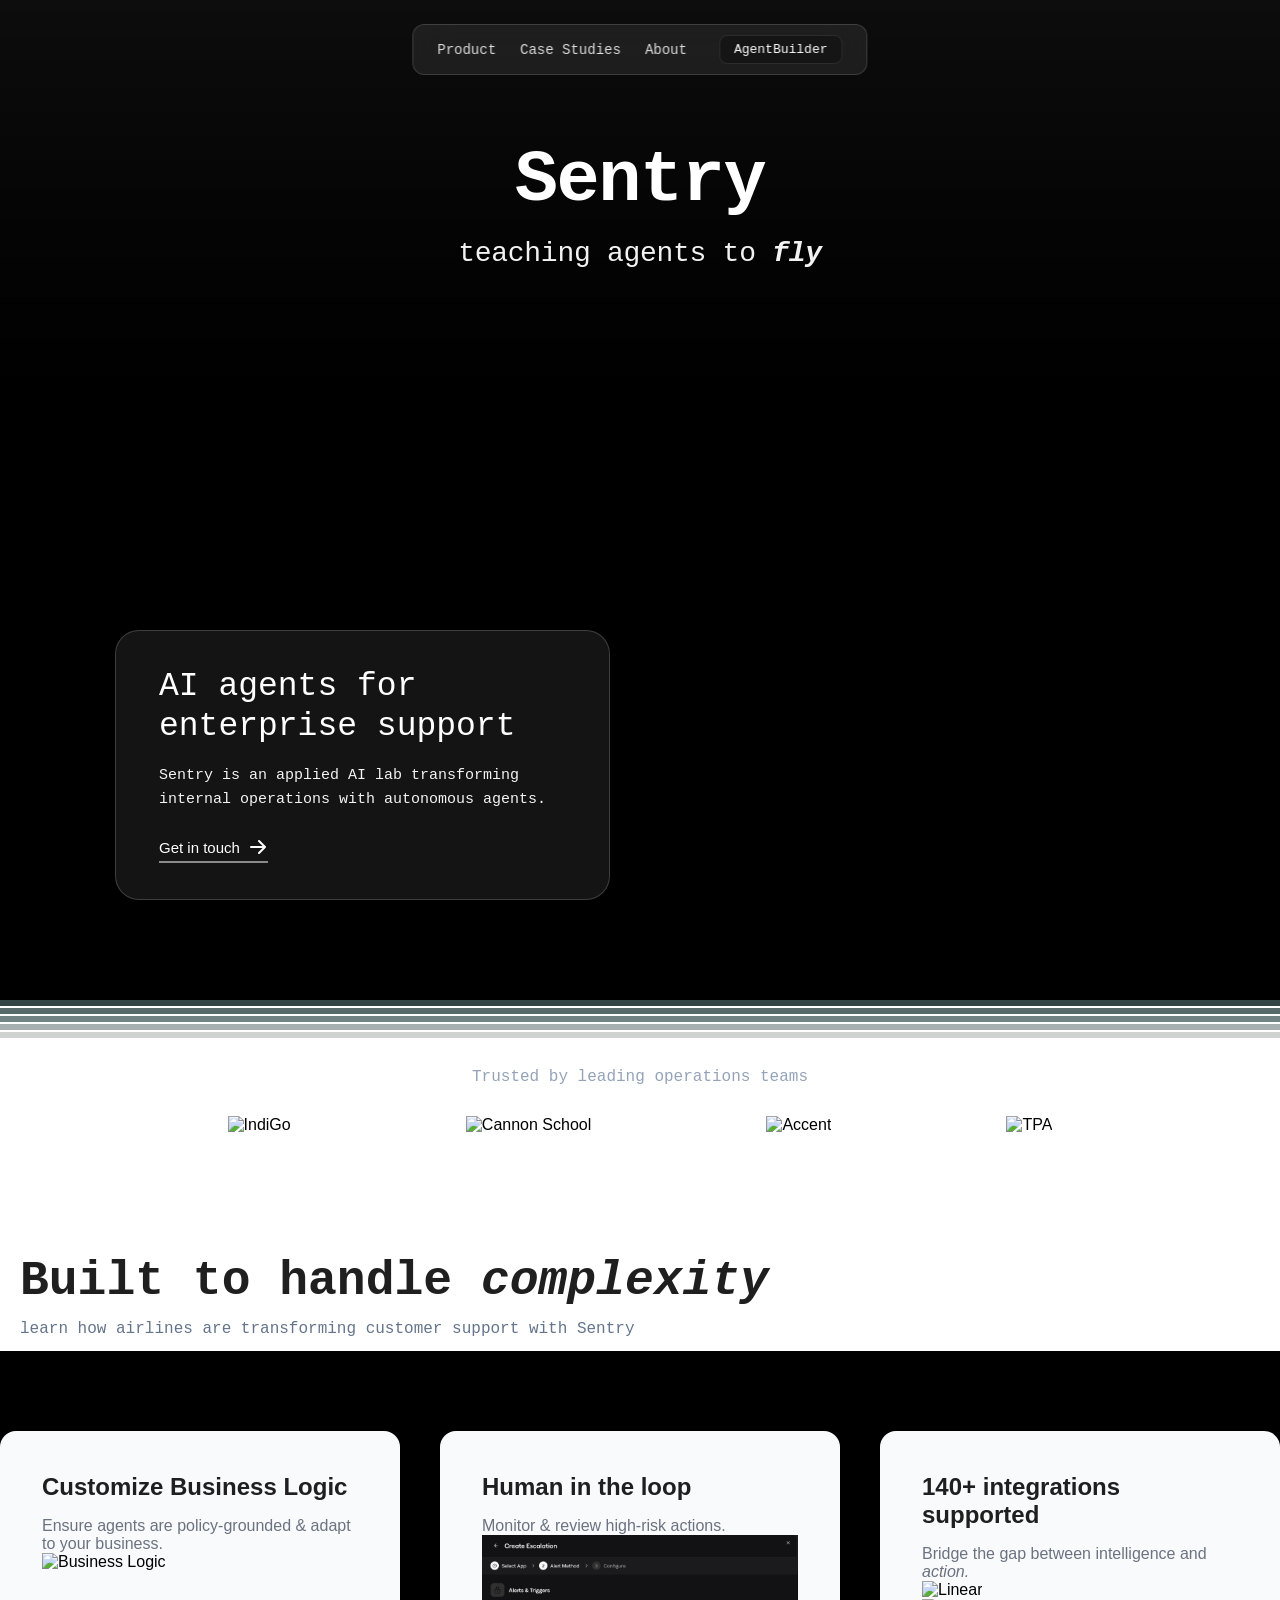
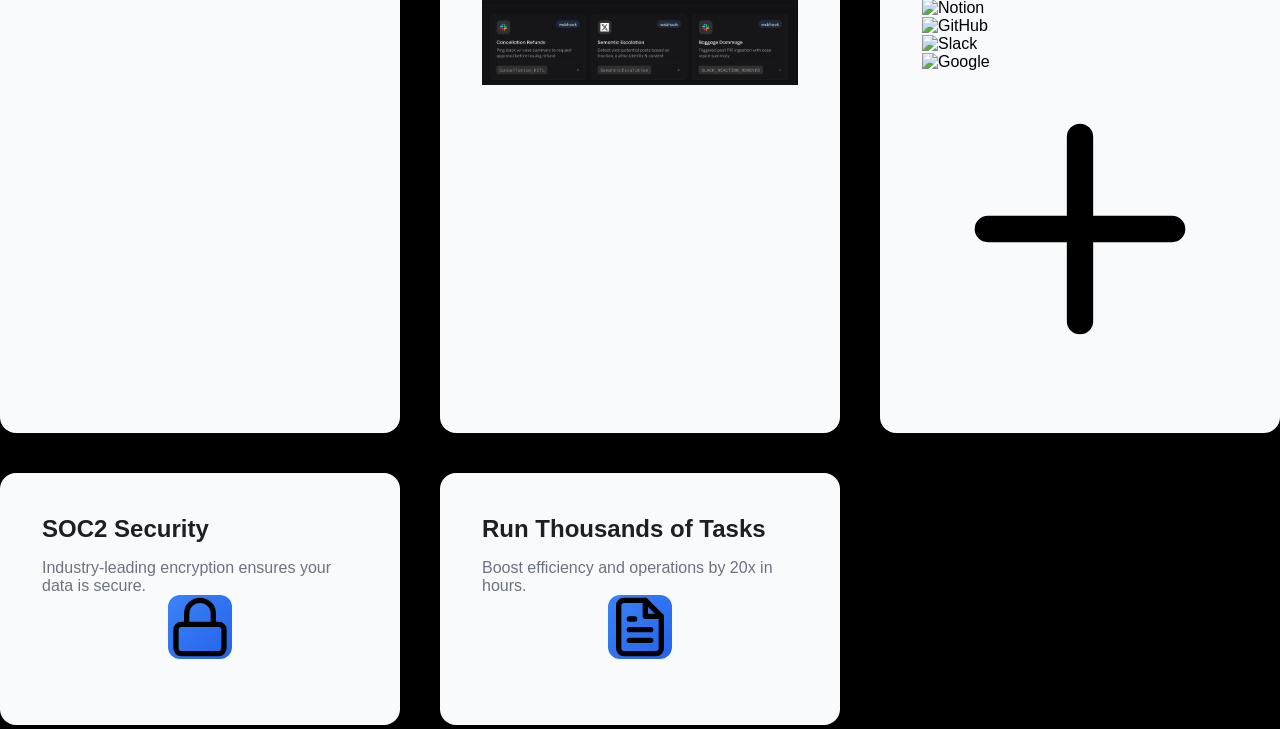
==== commit 1c7abe49: "remove" ====
--- a/index.html
+++ b/index.html
@@ -73,14 +73,12 @@
             <div class="brands-track">
                 <div class="brands-wrapper" style="display: flex; align-items: center; justify-content: space-around; gap: 40px; flex-wrap: wrap; padding: 0 20px;">
                     <img class="brand-logo" style="height: 42px; width: auto;" src="https://www.goindigo.in/content/dam/s6web/in/en/assets/logo/IndiGo_logo_2x.png" alt="IndiGo" />
-                    <img class="brand-logo" style="height: 42px; width: auto;" src="AI_Logo_Red_New.svg" alt="Air India" />
                     <img class="brand-logo" style="height: 42px; width: auto;" src="logo-cannon-red.jpg" alt="Cannon School" />
                     <img class="brand-logo" style="height: 42px; width: auto;" src="https://cdn.prod.website-files.com/684668352eccd47cd037c637/6846a01b39ead81d4f07111b_brand-logo.svg" alt="Accent" />
                     <img class="brand-logo" style="height: 42px; width: auto;" src="https://cdn.prod.website-files.com/680003bc33dde14e0bd199e5/6804d68b35ad71863bcca6c8_tpa-logo.png" alt="TPA" />
                 </div>
                 <div class="brands-wrapper brands-duplicate" style="display: flex; align-items: center; justify-content: space-around; gap: 40px; flex-wrap: wrap; padding: 0 20px;">
                     <img class="brand-logo" style="height: 42px; width: auto;" src="https://www.goindigo.in/content/dam/s6web/in/en/assets/logo/IndiGo_logo_2x.png" alt="IndiGo" />
-                    <img class="brand-logo" style="height: 42px; width: auto;" src="AI_Logo_Red_New.svg" alt="Air India" />
                     <img class="brand-logo" style="height: 42px; width: auto;" src="logo-cannon-red.jpg" alt="Cannon School" />
                     <img class="brand-logo" style="height: 42px; width: auto;" src="https://cdn.prod.website-files.com/684668352eccd47cd037c637/6846a01b39ead81d4f07111b_brand-logo.svg" alt="Accent" />
                     <img class="brand-logo" style="height: 42px; width: auto;" src="https://cdn.prod.website-files.com/680003bc33dde14e0bd199e5/6804d68b35ad71863bcca6c8_tpa-logo.png" alt="TPA" />
--- a/styles/responsive.css
+++ b/styles/responsive.css
@@ -181,7 +181,7 @@
         display: none !important;
     }
 
-    /* Show only IndiGo, Air India, and Cannon */
+    /* Show only IndiGo and Cannon */
     .brand-logo {
         height: 32px !important;
         flex-shrink: 0;
@@ -482,7 +482,7 @@
         display: none !important;
     }
 
-    /* Show only IndiGo, Air India, and Cannon */
+    /* Show only IndiGo and Cannon */
     .brand-logo {
         height: 28px !important;
         flex-shrink: 0;
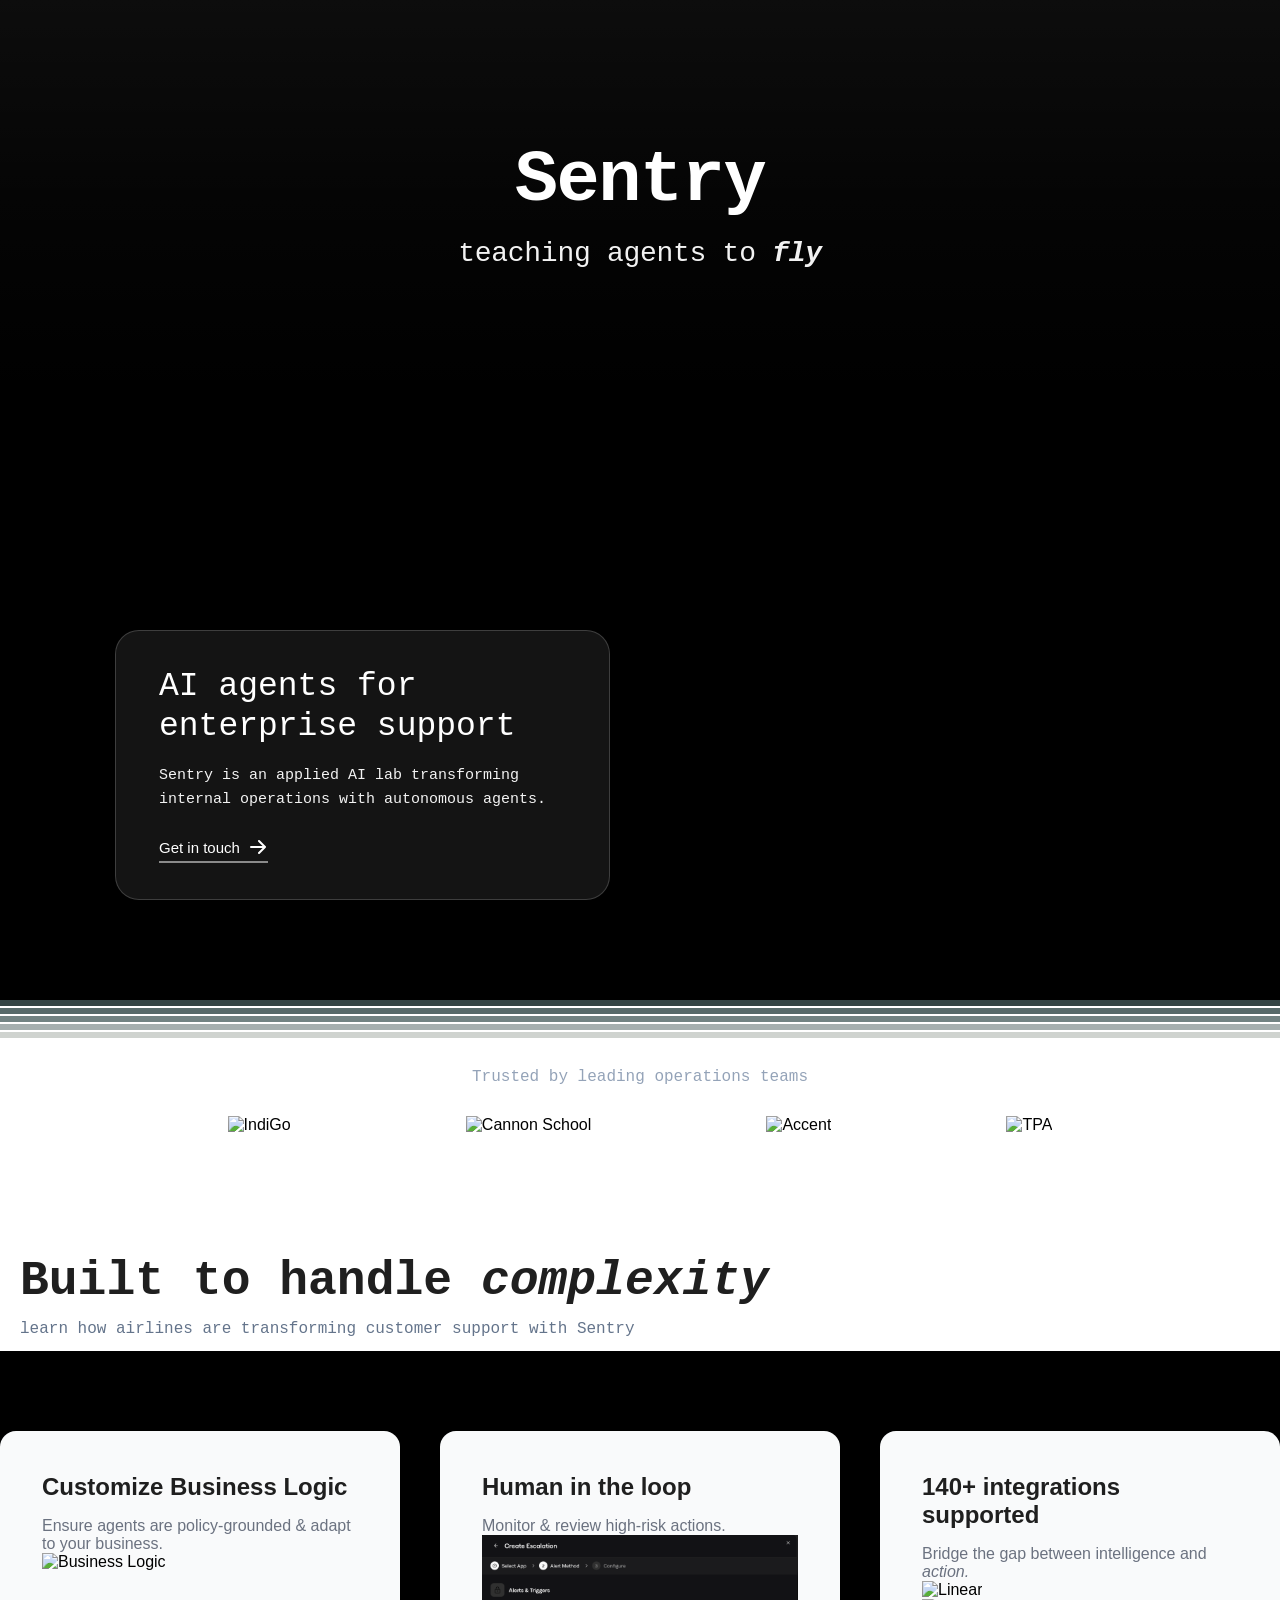
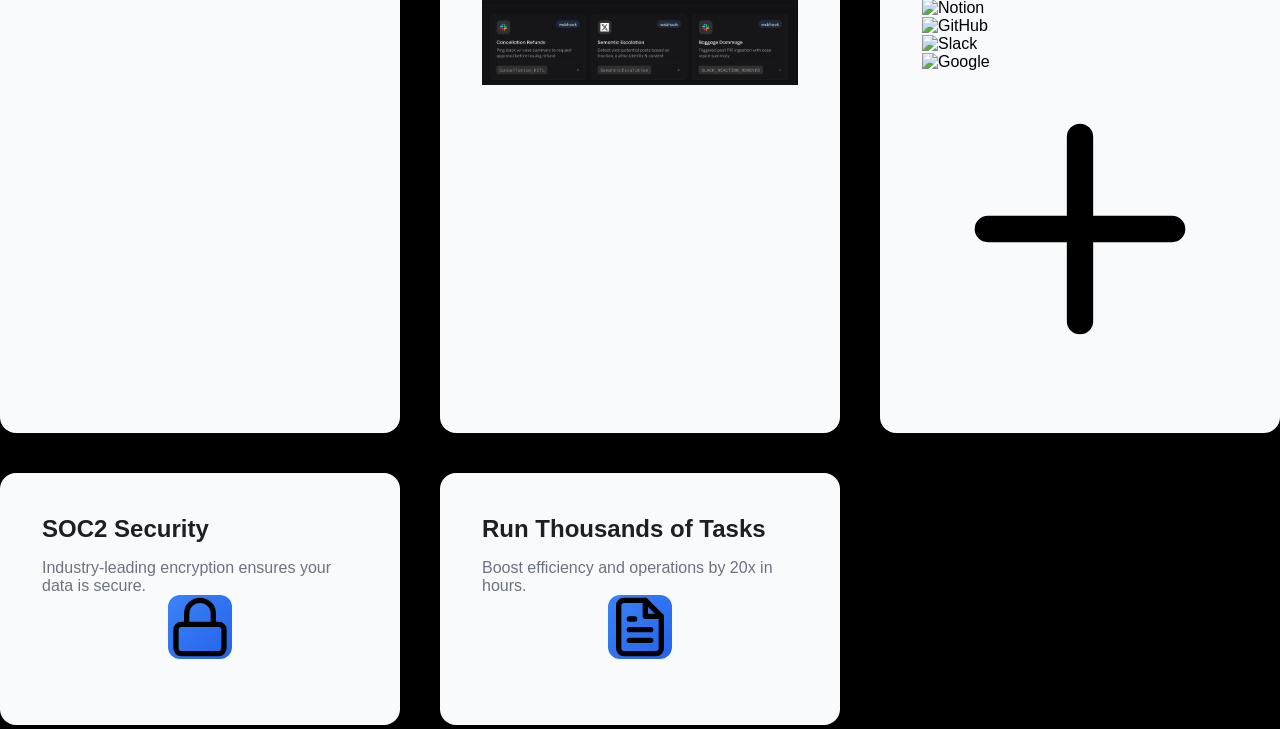
==== commit 9d0a7373: "Remove floating nav bar" ====
--- a/index.html
+++ b/index.html
@@ -7,32 +7,11 @@
     
     <!-- CSS Stylesheets -->
     <link rel="stylesheet" href="styles/global.css">
-    <link rel="stylesheet" href="styles/navigation.css">
     <link rel="stylesheet" href="styles/hero.css">
     <link rel="stylesheet" href="styles/content.css">
     <link rel="stylesheet" href="styles/responsive.css">
 </head>
 <body>
-
-    <!-- Glass Navigation Bar -->
-    <nav class="glass-nav">
-        <div class="nav-content">
-            
-            <div class="nav-links">
-                <a href="#about" style="font-family: 'Berkeley Mono', monospace;">Product</a>
-                <a href="#casestudies" style="font-family: 'Berkeley Mono', monospace;">Case Studies</a>
-                <a href="#about" style="font-family: 'Berkeley Mono', monospace;">About</a>
-            </div>
-            
-            <div class="nav-right">
-                <a href="#cofounder" class="nav-button" style="font-family: 'Berkeley Mono', monospace;">
-                    AgentBuilder
-                </a>
-    
-                </div>
-            </div>
-        </div>
-    </nav>
 
     <!-- Hero Container with full image -->
     <div class="hero-container">
--- a/styles/responsive.css
+++ b/styles/responsive.css
@@ -35,17 +35,6 @@
         left: 5%;
     }
 
-    .nav-content {
-        gap: 20px;
-    }
-
-    .nav-links {
-        gap: 16px;
-    }
-
-    .nav-time {
-        display: none;
-    }
 }
 
 @media (max-width: 768px) {
@@ -112,36 +101,6 @@
         gap: 24px;
     }
 
-    .glass-nav {
-        padding: 8px 16px;
-        top: 16px;
-    }
-
-    .nav-content {
-        gap: 16px;
-    }
-
-    .nav-logo {
-        font-size: 14px;
-    }
-
-    .nav-links {
-        gap: 12px;
-    }
-
-    .nav-links a {
-        font-size: 13px;
-    }
-
-    .nav-links a:last-child {
-        display: none;
-    }
-
-    .nav-button {
-        padding: 5px 10px;
-        font-size: 12px;
-    }
-
     /* Built to handle complexity heading */
     div[style*="background: #ffffff"] h2[style*="font-size: 48px"] {
         font-size: 28px !important;
@@ -318,41 +277,6 @@
         font-size: 32px;
     }
 
-    .glass-nav {
-        padding: 8px 12px;
-        top: 12px;
-    }
-
-    .nav-content {
-        gap: 12px;
-    }
-
-    .nav-logo span {
-        display: none;
-    }
-
-    .nav-logo-icon {
-        font-size: 18px;
-    }
-
-    .nav-links {
-        gap: 10px;
-    }
-
-    .nav-links a {
-        font-size: 12px;
-    }
-
-    .nav-button {
-        font-size: 11px;
-        padding: 4px 8px;
-    }
-
-    .nav-badge {
-        padding: 1px 5px;
-        font-size: 10px;
-    }
-
     /* Built to handle complexity heading - even smaller on small mobile */
     div[style*="background: #ffffff"] h2[style*="font-size: 48px"] {
         font-size: 22px !important;
@@ -496,4 +420,3 @@
         display: none !important;
     }
 }
-
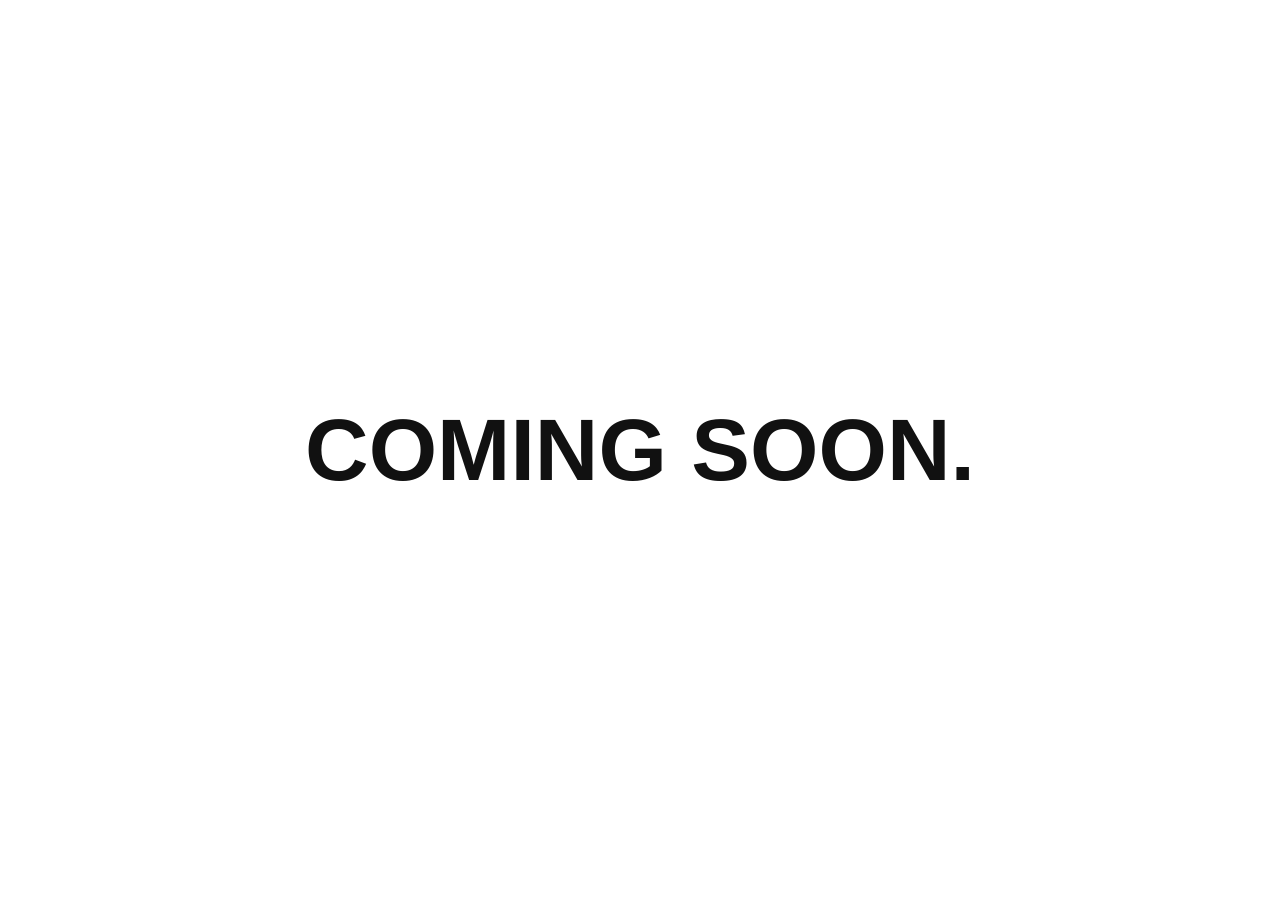
==== commit 60c15ed4: "Update landing routes" ====
--- a/index.html
+++ b/index.html
@@ -3,184 +3,31 @@
 <head>
     <meta charset="UTF-8">
     <meta name="viewport" content="width=device-width, initial-scale=1.0">
-    <title>Sentry - Enterprise Agents That adapt</title>
-    
-    <!-- CSS Stylesheets -->
-    <link rel="stylesheet" href="styles/global.css">
-    <link rel="stylesheet" href="styles/hero.css">
-    <link rel="stylesheet" href="styles/content.css">
-    <link rel="stylesheet" href="styles/responsive.css">
+    <title>Sentry - Coming Soon</title>
+    <style>
+        html,
+        body {
+            height: 100%;
+            margin: 0;
+        }
+
+        body {
+            display: grid;
+            place-items: center;
+            background: #ffffff;
+            color: #111111;
+            font-family: Arial, Helvetica, sans-serif;
+        }
+
+        h1 {
+            margin: 0;
+            font-size: clamp(32px, 8vw, 88px);
+            font-weight: 700;
+            letter-spacing: 0;
+        }
+    </style>
 </head>
 <body>
-
-    <!-- Hero Container with full image -->
-    <div class="hero-container">
-        <!-- Hero Text -->
-        <div class="hero-text">
-            <h1>Sentry</h1>
-            <p>teaching agents to <span class="italic-bold"> fly</span></p>
-        </div>
-
-        <div class="glass-card" id="glassCard">
-            <h1 style="font-family: 'Berkeley Mono', monospace; font-size: 33px;">AI agents for enterprise support</h1>
-            <p style="font-family: 'Berkeley Mono', monospace; font-size: 15px;">Sentry is an applied AI lab transforming internal operations with autonomous agents.</p>
-            <a href="mailto:hello@sentry.so" class="glass-card-link">
-                Get in touch
-                <svg viewBox="0 0 20 20" fill="currentColor">
-                    <path fill-rule="evenodd" d="M10.293 3.293a1 1 0 011.414 0l6 6a1 1 0 010 1.414l-6 6a1 1 0 01-1.414-1.414L14.586 11H3a1 1 0 110-2h11.586l-4.293-4.293a1 1 0 010-1.414z" clip-rule="evenodd" />
-                </svg>
-            </a>
-        </div>
-    </div>
-
-    <!-- Divider after hero image -->
-    <div style="width: 100%; height: 6px; background-color: #344;"></div>
-    <div style="width: 100%; height: 2px; background-color: #ffffff;"></div>
-    <div style="width: 100%; height: 6px; background-color: #576A6A;"></div>
-    <div style="width: 100%; height: 2px; background-color: #ffffff;"></div>
-    <div style="width: 100%; height: 6px; background-color: #728383;"></div>
-    <div style="width: 100%; height: 2px; background-color: #ffffff;"></div>
-    <div style="width: 100%; height: 6px; background-color: #A5AFAF;"></div>
-    <div style="width: 100%; height: 2px; background-color: #ffffff;"></div>
-    <div style="width: 100%; height: 6px; background-color: #CFD3CF;"></div>
-
-    <!-- Companies Logo Section -->
-    <div class="brands-section" style="background: #ffffff; padding-top: 30px; margin: 0;">
-        <h3 style="font-size: 16px; text-align: center; color: #94a3b8; padding-bottom: 30px; font-weight: 500; margin: 0; font-family: 'Berkeley Mono-italic', monospace;">
-        Trusted by leading operations teams</h3>
-        <div class="brands-container" style="width: 100%; max-width: 1000px; margin: 0 auto; user-select: none;">
-            <div class="brands-track">
-                <div class="brands-wrapper" style="display: flex; align-items: center; justify-content: space-around; gap: 40px; flex-wrap: wrap; padding: 0 20px;">
-                    <img class="brand-logo" style="height: 42px; width: auto;" src="https://www.goindigo.in/content/dam/s6web/in/en/assets/logo/IndiGo_logo_2x.png" alt="IndiGo" />
-                    <img class="brand-logo" style="height: 42px; width: auto;" src="logo-cannon-red.jpg" alt="Cannon School" />
-                    <img class="brand-logo" style="height: 42px; width: auto;" src="https://cdn.prod.website-files.com/684668352eccd47cd037c637/6846a01b39ead81d4f07111b_brand-logo.svg" alt="Accent" />
-                    <img class="brand-logo" style="height: 42px; width: auto;" src="https://cdn.prod.website-files.com/680003bc33dde14e0bd199e5/6804d68b35ad71863bcca6c8_tpa-logo.png" alt="TPA" />
-                </div>
-                <div class="brands-wrapper brands-duplicate" style="display: flex; align-items: center; justify-content: space-around; gap: 40px; flex-wrap: wrap; padding: 0 20px;">
-                    <img class="brand-logo" style="height: 42px; width: auto;" src="https://www.goindigo.in/content/dam/s6web/in/en/assets/logo/IndiGo_logo_2x.png" alt="IndiGo" />
-                    <img class="brand-logo" style="height: 42px; width: auto;" src="logo-cannon-red.jpg" alt="Cannon School" />
-                    <img class="brand-logo" style="height: 42px; width: auto;" src="https://cdn.prod.website-files.com/684668352eccd47cd037c637/6846a01b39ead81d4f07111b_brand-logo.svg" alt="Accent" />
-                    <img class="brand-logo" style="height: 42px; width: auto;" src="https://cdn.prod.website-files.com/680003bc33dde14e0bd199e5/6804d68b35ad71863bcca6c8_tpa-logo.png" alt="TPA" />
-                </div>
-            </div>
-        </div>
-    </div>
-    <div style="background: #ffffff; padding-top: 7.5%; padding-bottom: 1%;">
-        <div style="max-width: 1280px; margin: 0 auto; padding: 0 20px;">
-            <h2 style="font-family: 'Berkeley Mono', monospace; font-size: 48px; font-weight: 800; color: #1f1f1f; margin-bottom: 0px;"> Built to handle <span style="font-style: italic;">complexity</span></h2>
-            <p style="font-family: 'Berkeley Mono', monospace; font-size: 16px; color: #64748b; margin-top: 12px;">learn how airlines are transforming customer support with Sentry</p>
-        </div>
-    </div>
-
-    <!-- Features Section -->
-    <section class="features-section">
-        <div class="features-container">
-            <div class="features-grid">
-                <!-- Connect all your apps card -->
-                <div class="feature-card card-large">
-                    <div class="feature-content">
-                        <h3>Customize Business Logic</h3>
-                        <p>Ensure agents are policy-grounded & adapt to your business.</p>
-                    </div>
-                    <div class="feature-image-container">
-                        <img src="Businesslogic.png" alt="Business Logic" style="width: 100%; height: 100%; object-fit: cover;">
-                    </div>
-                </div>
-
-                <!-- Build your agents card -->
-                <div class="feature-card card-medium">
-                    <div class="feature-content">
-                        <h3>Human in the loop</h3>
-                        <p>Monitor & review high-risk actions.</p>
-                    </div>
-                    <div class="feature-image-container">
-                        <img src="HITL.png" alt="Human in the Loop" style="width: 100%; height: 100%; object-fit: cover;">
-                    </div>
-                </div>
-
-                <!-- Start knocking out tasks card -->
-                <!-- <div class="feature-card card-small">
-                    <!-- <div class="keyboard-container">
-                        <div class="keyboard-button">
-                            <span>⌘</span>
-                        </div>
-                        <div class="keyboard-button">
-                            <span>B</span>
-                        </div>
-                    </div> -->
-                <!-- </div> --> 
-
-                <!-- 140+ integrations card -->
-                <div class="feature-card card-integrations">
-                    <div class="feature-content">
-                        <h3>140+ integrations supported</h3>
-                        <p>Bridge the gap between intelligence and <span style="font-style: italic;">action.</span></p>
-                    </div>
-                    <div class="integrations-container">
-                        <div class="integration-logo">
-                            <img src="https://oxymor-ns.tailus.io/logos/linear.svg" alt="Linear" class="logo-invert">
-                        </div>
-                        <div class="integration-logo">
-                            <img src="https://upload.wikimedia.org/wikipedia/commons/4/45/Notion_app_logo.png" alt="Notion">
-                        </div>
-                        <div class="integration-logo">
-                            <img src="https://cdn.jsdelivr.net/gh/devicons/devicon/icons/github/github-original.svg" alt="GitHub" class="logo-dark-invert">
-                        </div>
-                        <div class="integration-logo">
-                            <img src="https://cdn.jsdelivr.net/gh/devicons/devicon/icons/slack/slack-original.svg" alt="Slack">
-                        </div>
-                        <div class="integration-logo">
-                            <img src="https://cdn.jsdelivr.net/gh/devicons/devicon/icons/google/google-original.svg" alt="Google">
-                        </div>
-                        <div class="integration-logo">
-                            <svg viewBox="0 0 24 24" fill="none" stroke="currentColor" stroke-width="2" stroke-linecap="round" stroke-linejoin="round" class="icon-plus">
-                                <line x1="12" y1="5" x2="12" y2="19"></line>
-                                <line x1="5" y1="12" x2="19" y2="12"></line>
-                            </svg>
-                        </div>
-                    </div>
-                </div>
-
-                <!-- SOC2 Security card -->
-                <div class="feature-card card-small">
-                    <div class="feature-content">
-                        <h3>SOC2 Security</h3>
-                        <p>Industry-leading encryption ensures your data is secure.</p>
-                    </div>
-                    <div class="feature-icon-container">
-                        <svg viewBox="0 0 24 24" fill="none" stroke="currentColor" stroke-width="2" stroke-linecap="round" stroke-linejoin="round" class="feature-icon">
-                            <rect x="3" y="11" width="18" height="11" rx="2" ry="2"></rect>
-                            <path d="M7 11V7a5 5 0 0 1 10 0v4"></path>
-                        </svg>
-                    </div>
-                </div>
-
-                <!-- Run Thousands of Tasks card -->
-                <div class="feature-card card-small">
-                    <div class="feature-content">
-                        <h3>Run Thousands of Tasks</h3>
-                        <p>Boost efficiency and operations by 20x in hours.</p>
-                    </div>
-                    <div class="feature-icon-container">
-                        <svg viewBox="0 0 24 24" fill="none" stroke="currentColor" stroke-width="2" stroke-linecap="round" stroke-linejoin="round" class="feature-icon">
-                            <path d="M14 2H6a2 2 0 0 0-2 2v16a2 2 0 0 0 2 2h12a2 2 0 0 0 2-2V8z"></path>
-                            <polyline points="14 2 14 8 20 8"></polyline>
-                            <line x1="16" y1="13" x2="8" y2="13"></line>
-                            <line x1="16" y1="17" x2="8" y2="17"></line>
-                            <polyline points="10 9 9 9 8 9"></polyline>
-                        </svg>
-                    </div>
-                </div>
-
-                <!-- Scale Without Headcount card -->
-                <!-- <div class="feature-card card-small">
-                </div>
-            </div> -->
-        </div>
-    </section>
-
-
-    <!-- JavaScript -->
-    <script src="scripts/scroll.js"></script>
+    <h1>COMING SOON.</h1>
 </body>
 </html>
